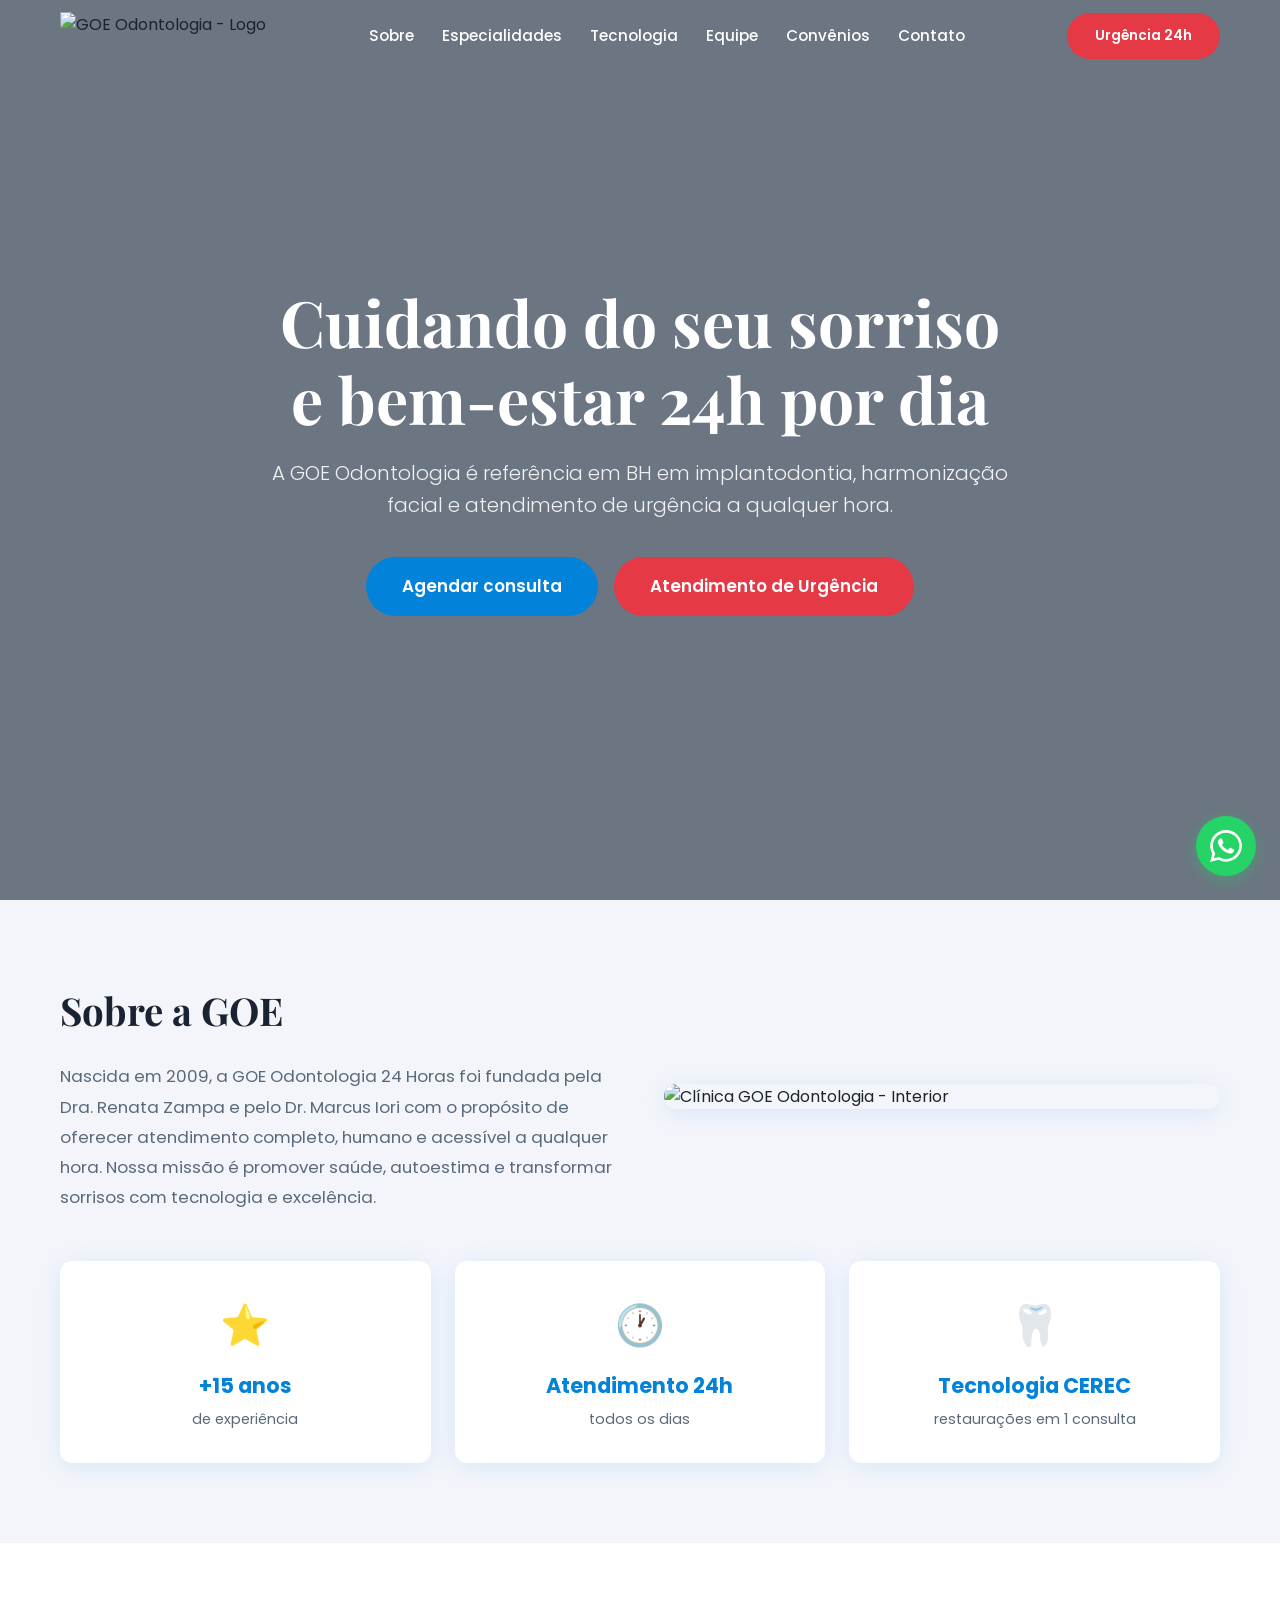
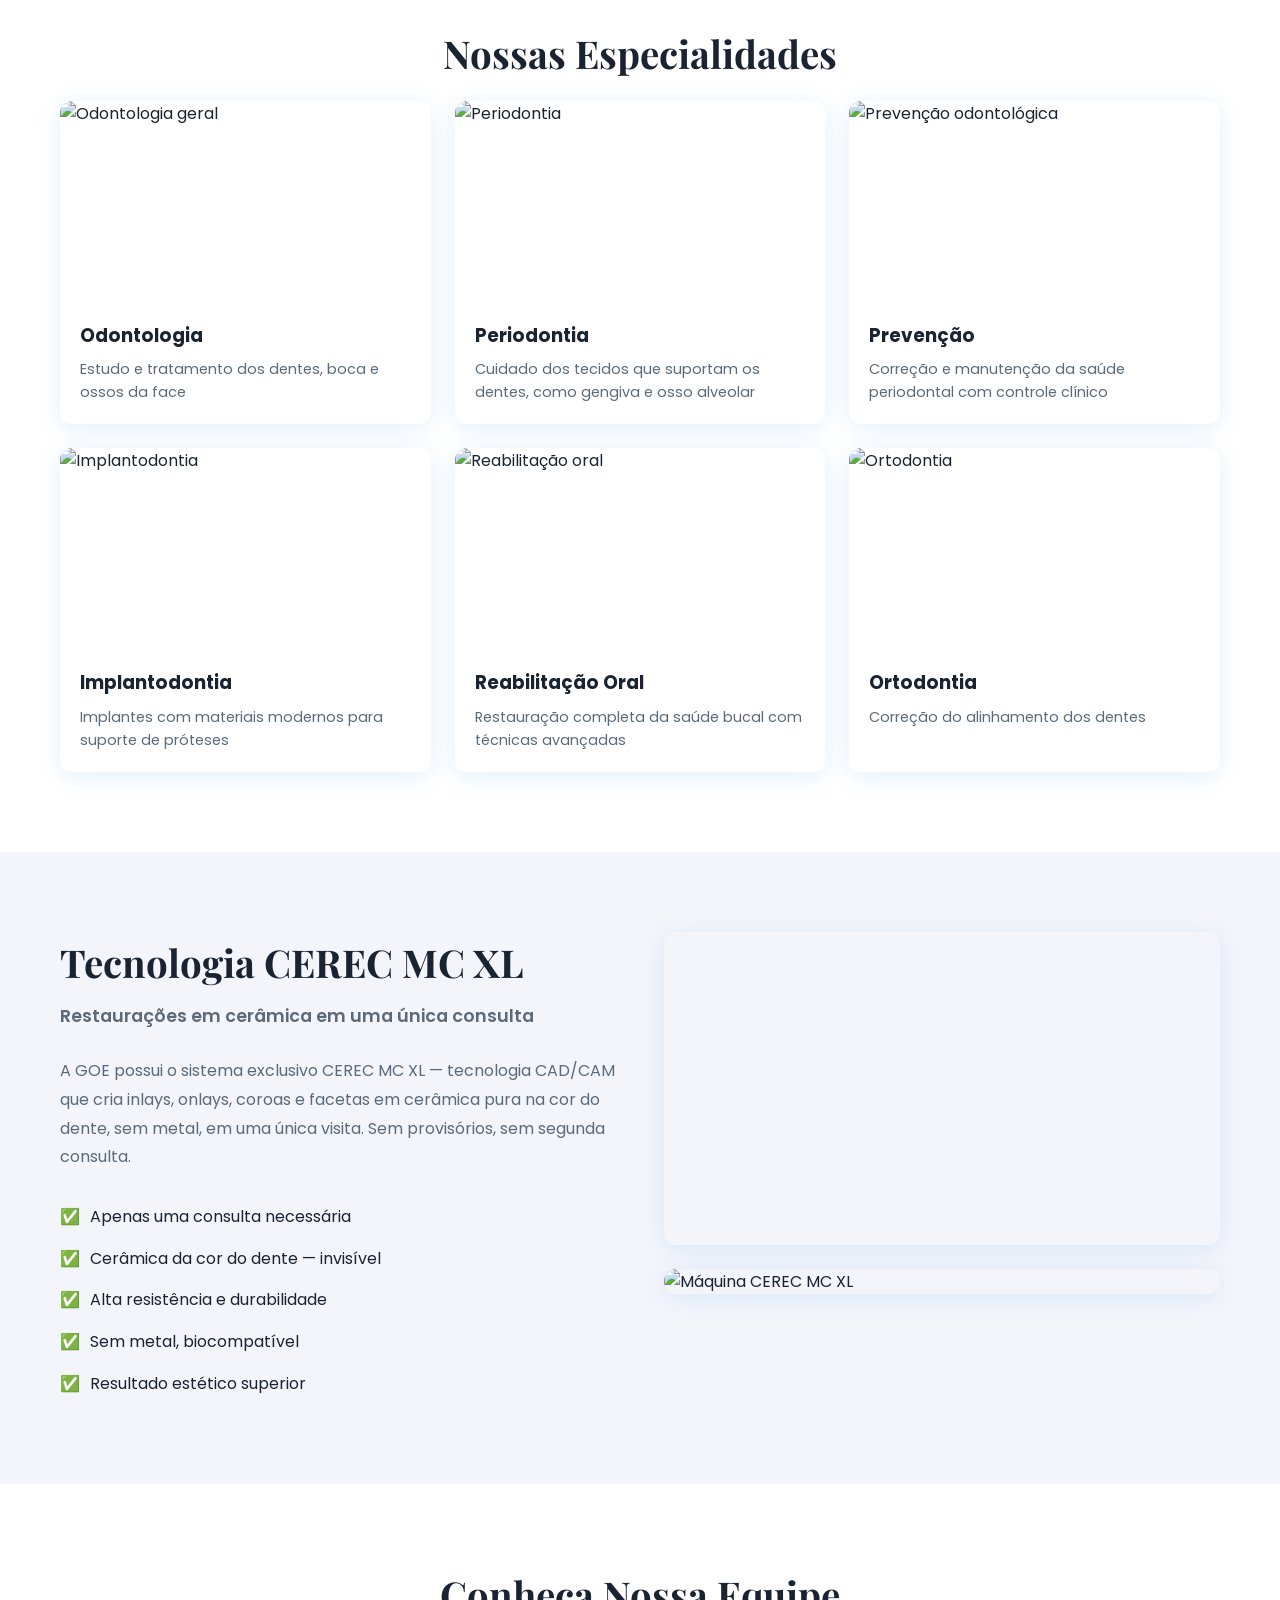
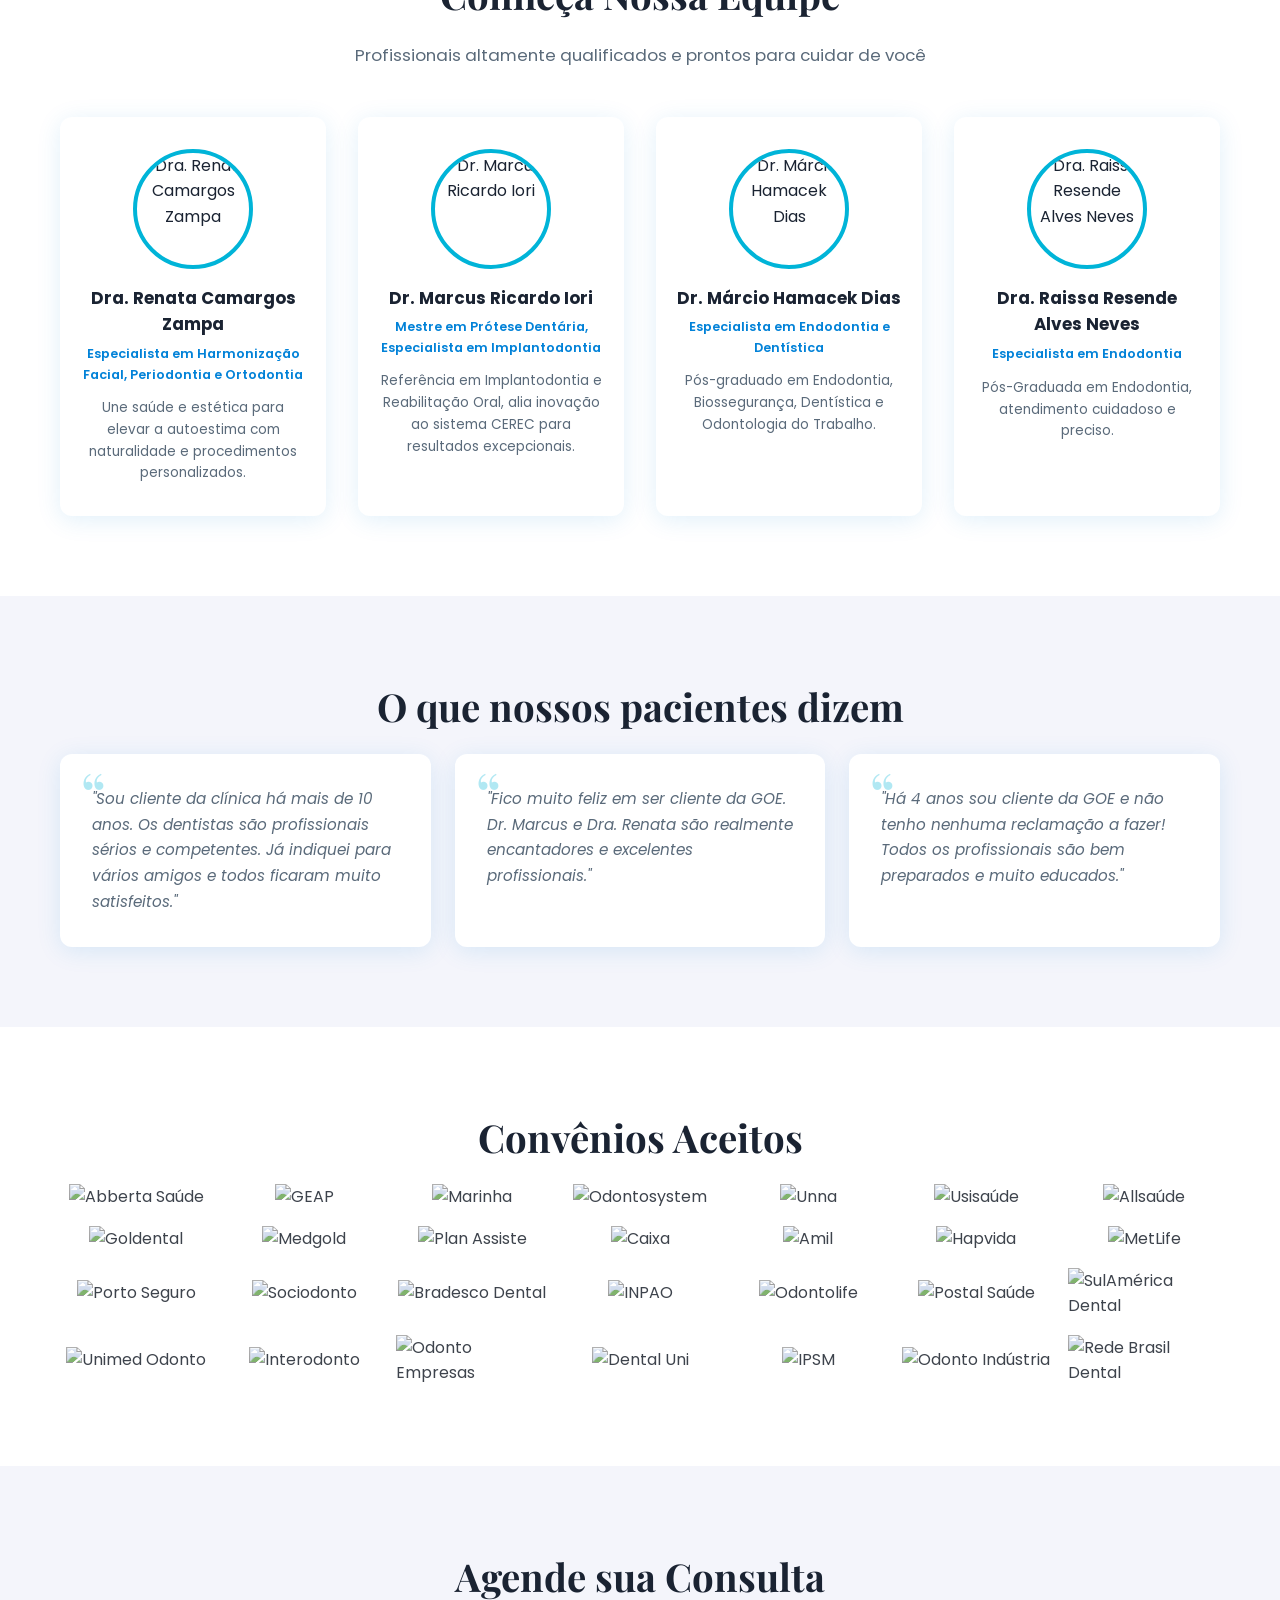
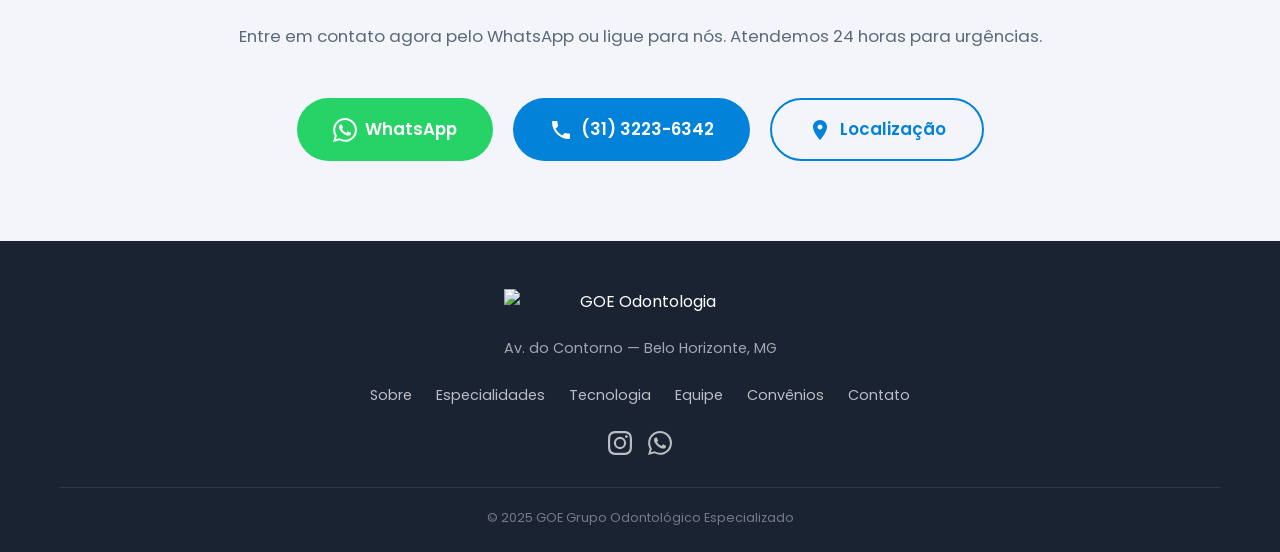
==== index.html @ b1021a41 "First commit" ====
<!DOCTYPE html>
<html lang="pt-BR">

<head>
  <meta charset="UTF-8">
  <meta name="viewport" content="width=device-width, initial-scale=1.0">
  <meta name="description"
    content="GOE Odontologia 24 Horas em Belo Horizonte. Especialistas em Implantodontia, Harmonização Facial, CEREC e urgências 24h. Agende sua consulta.">
  <meta property="og:title" content="GOE — Grupo Odontológico Especializado | Odontologia 24h BH">
  <meta property="og:description"
    content="Clínica odontológica 24 horas em BH. Implantodontia, CEREC, Harmonização Facial e atendimento de urgência.">
  <meta property="og:image"
    content="https://clinicagoe.com.br/wp-content/uploads/2021/08/goe-clinica-odontologia-24h-bh-2.png">
  <meta property="og:url" content="https://www.clinicagoe.com.br/">
  <link rel="canonical" href="https://www.clinicagoe.com.br/">
  <title>GOE — Grupo Odontológico Especializado | Odontologia 24h em BH</title>
  <link rel="preconnect" href="https://fonts.googleapis.com">
  <link rel="preconnect" href="https://fonts.gstatic.com" crossorigin>
  <link
    href="https://fonts.googleapis.com/css2?family=Poppins:wght@300;400;500;600;700&family=Playfair+Display:wght@400;700&display=swap"
    rel="stylesheet">
  <link rel="stylesheet" href="style.css">
</head>

<body>

  <!-- Navbar -->
  <nav class="navbar" id="navbar">
    <div class="container navbar__inner">
      <a href="#" class="navbar__logo">
        <img src="https://clinicagoe.com.br/wp-content/uploads/2021/08/goe-clinica-odontologia-24h-bh-2.png"
          alt="GOE Odontologia - Logo">
      </a>
      <button class="navbar__toggle" id="navToggle" aria-label="Abrir menu">
        <span></span>
        <span></span>
        <span></span>
      </button>
      <ul class="navbar__menu" id="navMenu">
        <li><a href="#sobre">Sobre</a></li>
        <li><a href="#especialidades">Especialidades</a></li>
        <li><a href="#tecnologia">Tecnologia</a></li>
        <li><a href="#equipe">Equipe</a></li>
        <li><a href="#convenios">Convênios</a></li>
        <li><a href="#contato">Contato</a></li>
      </ul>
      <a href="https://wa.me/553192920507?text=Olá, preciso de atendimento de urgência"
        class="btn btn--urgency navbar__cta">Urgência 24h</a>
    </div>
  </nav>

  <!-- Hero -->
  <section class="hero" id="hero">
    <div class="hero__overlay"></div>
    <div class="container hero__content">
      <h1>Cuidando do seu sorriso e bem-estar 24h por dia</h1>
      <p class="hero__subtitle">A GOE Odontologia é referência em BH em implantodontia, harmonização facial e
        atendimento de urgência a qualquer hora.</p>
      <div class="hero__buttons">
        <a href="https://wa.me/553192920507?text=Olá, gostaria de agendar uma consulta na GOE"
          class="btn btn--primary btn--lg">Agendar consulta</a>
        <a href="https://wa.me/553192920507?text=Olá, preciso de atendimento de urgência"
          class="btn btn--urgency btn--lg">Atendimento de Urgência</a>
      </div>
    </div>
  </section>

  <!-- Sobre -->
  <section class="section section--alt" id="sobre">
    <div class="container sobre">
      <div class="sobre__text animate-on-scroll">
        <h2>Sobre a GOE</h2>
        <p>Nascida em 2009, a GOE Odontologia 24 Horas foi fundada pela Dra. Renata Zampa e pelo Dr. Marcus Iori com o
          propósito de oferecer atendimento completo, humano e acessível a qualquer hora. Nossa missão é promover saúde,
          autoestima e transformar sorrisos com tecnologia e excelência.</p>
      </div>
      <div class="sobre__image animate-on-scroll">
        <img src="https://www.clinicagoe.com.br/wp-content/uploads/2018/01/isometric_dentista.png"
          alt="Clínica GOE Odontologia - Interior" loading="lazy">
      </div>
    </div>
    <div class="container sobre__cards">
      <div class="stat-card animate-on-scroll">
        <span class="stat-card__icon">&#11088;</span>
        <strong class="stat-card__number">+15 anos</strong>
        <span class="stat-card__desc">de experiência</span>
      </div>
      <div class="stat-card animate-on-scroll">
        <span class="stat-card__icon">&#128336;</span>
        <strong class="stat-card__number">Atendimento 24h</strong>
        <span class="stat-card__desc">todos os dias</span>
      </div>
      <div class="stat-card animate-on-scroll">
        <span class="stat-card__icon">&#129463;</span>
        <strong class="stat-card__number">Tecnologia CEREC</strong>
        <span class="stat-card__desc">restaurações em 1 consulta</span>
      </div>
    </div>
  </section>

  <!-- Especialidades -->
  <section class="section" id="especialidades">
    <div class="container">
      <h2 class="section__title animate-on-scroll">Nossas Especialidades</h2>
      <div class="especialidades-grid">
        <div class="especialidade-card animate-on-scroll">
          <img src="https://www.clinicagoe.com.br/wp-content/uploads/2018/01/odontologia.jpg" alt="Odontologia geral"
            loading="lazy">
          <div class="especialidade-card__body">
            <h3>Odontologia</h3>
            <p>Estudo e tratamento dos dentes, boca e ossos da face</p>
          </div>
        </div>
        <div class="especialidade-card animate-on-scroll">
          <img src="https://www.clinicagoe.com.br/wp-content/uploads/2018/01/periodontia.jpg" alt="Periodontia"
            loading="lazy">
          <div class="especialidade-card__body">
            <h3>Periodontia</h3>
            <p>Cuidado dos tecidos que suportam os dentes, como gengiva e osso alveolar</p>
          </div>
        </div>
        <div class="especialidade-card animate-on-scroll">
          <img src="https://www.clinicagoe.com.br/wp-content/uploads/2018/01/prevencao.jpg" alt="Prevenção odontológica"
            loading="lazy">
          <div class="especialidade-card__body">
            <h3>Prevenção</h3>
            <p>Correção e manutenção da saúde periodontal com controle clínico</p>
          </div>
        </div>
        <div class="especialidade-card animate-on-scroll">
          <img src="https://www.clinicagoe.com.br/wp-content/uploads/2018/01/implantodontia.jpg" alt="Implantodontia"
            loading="lazy">
          <div class="especialidade-card__body">
            <h3>Implantodontia</h3>
            <p>Implantes com materiais modernos para suporte de próteses</p>
          </div>
        </div>
        <div class="especialidade-card animate-on-scroll">
          <img src="https://www.clinicagoe.com.br/wp-content/uploads/2018/01/reabilitacao_oral.jpg"
            alt="Reabilitação oral" loading="lazy">
          <div class="especialidade-card__body">
            <h3>Reabilitação Oral</h3>
            <p>Restauração completa da saúde bucal com técnicas avançadas</p>
          </div>
        </div>
        <div class="especialidade-card animate-on-scroll">
          <img src="https://www.clinicagoe.com.br/wp-content/uploads/2018/01/Ortodontia.jpg" alt="Ortodontia"
            loading="lazy">
          <div class="especialidade-card__body">
            <h3>Ortodontia</h3>
            <p>Correção do alinhamento dos dentes</p>
          </div>
        </div>
      </div>
    </div>
  </section>

  <!-- Tecnologia CEREC -->
  <section class="section section--alt" id="tecnologia">
    <div class="container tecnologia">
      <div class="tecnologia__info animate-on-scroll">
        <h2>Tecnologia CEREC MC XL</h2>
        <p class="tecnologia__subtitle">Restaurações em cerâmica em uma única consulta</p>
        <p>A GOE possui o sistema exclusivo CEREC MC XL — tecnologia CAD/CAM que cria inlays, onlays, coroas e facetas
          em cerâmica pura na cor do dente, sem metal, em uma única visita. Sem provisórios, sem segunda consulta.</p>
        <ul class="tecnologia__benefits">
          <li>Apenas uma consulta necessária</li>
          <li>Cerâmica da cor do dente — invisível</li>
          <li>Alta resistência e durabilidade</li>
          <li>Sem metal, biocompatível</li>
          <li>Resultado estético superior</li>
        </ul>
      </div>
      <div class="tecnologia__media animate-on-scroll">
        <div class="video-wrapper">
          <iframe src="https://www.youtube.com/embed/F6kwMFZiTLk?feature=oembed" title="Demonstração CEREC MC XL"
            loading="lazy"
            allow="accelerometer; autoplay; clipboard-write; encrypted-media; gyroscope; picture-in-picture"
            allowfullscreen></iframe>
        </div>
        <img src="https://clinicagoe.com.br/wp-content/uploads/2018/03/cerecmx.jpg" alt="Máquina CEREC MC XL"
          loading="lazy" class="tecnologia__img">
      </div>
    </div>
  </section>

  <!-- Equipe -->
  <section class="section" id="equipe">
    <div class="container">
      <h2 class="section__title animate-on-scroll">Conheça Nossa Equipe</h2>
      <p class="section__subtitle animate-on-scroll">Profissionais altamente qualificados e prontos para cuidar de você
      </p>
      <div class="equipe-grid">
        <div class="equipe-card animate-on-scroll">
          <div class="equipe-card__photo">
            <img
              src="https://www.clinicagoe.com.br/wp-content/uploads/2016/01/WhatsApp-Image-2025-04-11-at-15.24.53.jpeg"
              alt="Dra. Renata Camargos Zampa" loading="lazy">
          </div>
          <h3>Dra. Renata Camargos Zampa</h3>
          <span class="equipe-card__title">Especialista em Harmonização Facial, Periodontia e Ortodontia</span>
          <p>Une saúde e estética para elevar a autoestima com naturalidade e procedimentos personalizados.</p>
        </div>
        <div class="equipe-card animate-on-scroll">
          <div class="equipe-card__photo">
            <img src="https://www.clinicagoe.com.br/wp-content/uploads/2016/03/marcus-quad-scaled.jpg"
              alt="Dr. Marcus Ricardo Iori" loading="lazy">
          </div>
          <h3>Dr. Marcus Ricardo Iori</h3>
          <span class="equipe-card__title">Mestre em Prótese Dentária, Especialista em Implantodontia</span>
          <p>Referência em Implantodontia e Reabilitação Oral, alia inovação ao sistema CEREC para resultados
            excepcionais.</p>
        </div>
        <div class="equipe-card animate-on-scroll">
          <div class="equipe-card__photo">
            <img src="https://www.clinicagoe.com.br/wp-content/uploads/2018/03/dr-marcio.png"
              alt="Dr. Márcio Hamacek Dias" loading="lazy">
          </div>
          <h3>Dr. Márcio Hamacek Dias</h3>
          <span class="equipe-card__title">Especialista em Endodontia e Dentística</span>
          <p>Pós-graduado em Endodontia, Biossegurança, Dentística e Odontologia do Trabalho.</p>
        </div>
        <div class="equipe-card animate-on-scroll">
          <div class="equipe-card__photo">
            <img src="https://www.clinicagoe.com.br/wp-content/uploads/2017/04/dra-rayssa.png"
              alt="Dra. Raissa Resende Alves Neves" loading="lazy">
          </div>
          <h3>Dra. Raissa Resende Alves Neves</h3>
          <span class="equipe-card__title">Especialista em Endodontia</span>
          <p>Pós-Graduada em Endodontia, atendimento cuidadoso e preciso.</p>
        </div>
      </div>
    </div>
  </section>

  <!-- Depoimentos -->
  <section class="section section--alt" id="depoimentos">
    <div class="container">
      <h2 class="section__title animate-on-scroll">O que nossos pacientes dizem</h2>
      <div class="depoimentos-grid">
        <div class="depoimento-card animate-on-scroll">
          <p>"Sou cliente da clínica há mais de 10 anos. Os dentistas são profissionais sérios e competentes. Já
            indiquei para vários amigos e todos ficaram muito satisfeitos."</p>
        </div>
        <div class="depoimento-card animate-on-scroll">
          <p>"Fico muito feliz em ser cliente da GOE. Dr. Marcus e Dra. Renata são realmente encantadores e excelentes
            profissionais."</p>
        </div>
        <div class="depoimento-card animate-on-scroll">
          <p>"Há 4 anos sou cliente da GOE e não tenho nenhuma reclamação a fazer! Todos os profissionais são bem
            preparados e muito educados."</p>
        </div>
      </div>
    </div>
  </section>

  <!-- Convênios -->
  <section class="section" id="convenios">
    <div class="container">
      <h2 class="section__title animate-on-scroll">Convênios Aceitos</h2>
      <div class="convenios-grid" id="conveniosGrid">
        <img src="https://www.clinicagoe.com.br/wp-content/uploads/2021/08/abberta-saude.jpg" alt="Abberta Saúde"
          loading="lazy">
        <img src="https://www.clinicagoe.com.br/wp-content/uploads/2018/01/geap.jpg" alt="GEAP" loading="lazy">
        <img src="https://www.clinicagoe.com.br/wp-content/uploads/2021/08/marinha.jpg" alt="Marinha" loading="lazy">
        <img src="https://www.clinicagoe.com.br/wp-content/uploads/2021/08/odontosystem.jpg" alt="Odontosystem"
          loading="lazy">
        <img src="https://www.clinicagoe.com.br/wp-content/uploads/2018/01/unna.jpg" alt="Unna" loading="lazy">
        <img src="https://www.clinicagoe.com.br/wp-content/uploads/2018/01/usisaude.jpg" alt="Usisaúde" loading="lazy">
        <img src="https://www.clinicagoe.com.br/wp-content/uploads/2021/08/allsaude.jpg" alt="Allsaúde" loading="lazy">
        <img src="https://www.clinicagoe.com.br/wp-content/uploads/2018/01/goldental.jpg" alt="Goldental"
          loading="lazy">
        <img src="https://www.clinicagoe.com.br/wp-content/uploads/2018/01/medgold.jpg" alt="Medgold" loading="lazy">
        <img src="https://www.clinicagoe.com.br/wp-content/uploads/2018/01/plan-assiste.jpg" alt="Plan Assiste"
          loading="lazy">
        <img src="https://www.clinicagoe.com.br/wp-content/uploads/2018/01/caixa.jpg" alt="Caixa" loading="lazy">
        <img src="https://www.clinicagoe.com.br/wp-content/uploads/2018/01/amil-medial.jpg" alt="Amil" loading="lazy">
        <img src="https://www.clinicagoe.com.br/wp-content/uploads/2021/08/hapvida.jpg" alt="Hapvida" loading="lazy">
        <img src="https://www.clinicagoe.com.br/wp-content/uploads/2018/01/metlife.jpg" alt="MetLife" loading="lazy">
        <img src="https://www.clinicagoe.com.br/wp-content/uploads/2018/01/porto-seguro.jpg" alt="Porto Seguro"
          loading="lazy">
        <img src="https://www.clinicagoe.com.br/wp-content/uploads/2021/08/sociodonto.jpg" alt="Sociodonto"
          loading="lazy">
        <img src="https://www.clinicagoe.com.br/wp-content/uploads/2018/01/bradesco-dental.jpg" alt="Bradesco Dental"
          loading="lazy">
        <img src="https://www.clinicagoe.com.br/wp-content/uploads/2018/01/inpao.jpg" alt="INPAO" loading="lazy">
        <img src="https://www.clinicagoe.com.br/wp-content/uploads/2021/08/odontolife.jpg" alt="Odontolife"
          loading="lazy">
        <img src="https://www.clinicagoe.com.br/wp-content/uploads/2018/01/postal-saude.jpg" alt="Postal Saúde"
          loading="lazy">
        <img src="https://www.clinicagoe.com.br/wp-content/uploads/2018/01/sul-america-dental.jpg"
          alt="SulAmérica Dental" loading="lazy">
        <img src="https://www.clinicagoe.com.br/wp-content/uploads/2018/01/unimed-odonto.jpg" alt="Unimed Odonto"
          loading="lazy">
        <img src="https://www.clinicagoe.com.br/wp-content/uploads/2018/01/interodonto.jpg" alt="Interodonto"
          loading="lazy">
        <img src="https://www.clinicagoe.com.br/wp-content/uploads/2018/01/odonto-empresas.jpg" alt="Odonto Empresas"
          loading="lazy">
        <img src="https://www.clinicagoe.com.br/wp-content/uploads/2021/08/dental-uni.jpg" alt="Dental Uni"
          loading="lazy">
        <img src="https://www.clinicagoe.com.br/wp-content/uploads/2021/08/ipsm.jpg" alt="IPSM" loading="lazy">
        <img src="https://www.clinicagoe.com.br/wp-content/uploads/2021/08/odonto-industria.jpg" alt="Odonto Indústria"
          loading="lazy">
        <img src="https://www.clinicagoe.com.br/wp-content/uploads/2021/08/rede-brasil-dental.jpg"
          alt="Rede Brasil Dental" loading="lazy">
      </div>
    </div>
  </section>

  <!-- Contato -->
  <section class="section section--alt" id="contato">
    <div class="container contato">
      <h2 class="section__title animate-on-scroll">Agende sua Consulta</h2>
      <p class="section__subtitle animate-on-scroll">Entre em contato agora pelo WhatsApp ou ligue para nós. Atendemos
        24 horas para urgências.</p>
      <div class="contato__buttons animate-on-scroll">
        <a href="https://wa.me/553192920507?text=Olá, gostaria de agendar uma consulta na GOE"
          class="btn btn--whatsapp btn--lg">
          <svg width="24" height="24" viewBox="0 0 24 24" fill="currentColor">
            <path
              d="M17.472 14.382c-.297-.149-1.758-.867-2.03-.967-.273-.099-.471-.148-.67.15-.197.297-.767.966-.94 1.164-.173.199-.347.223-.644.075-.297-.15-1.255-.463-2.39-1.475-.883-.788-1.48-1.761-1.653-2.059-.173-.297-.018-.458.13-.606.134-.133.298-.347.446-.52.149-.174.198-.298.298-.497.099-.198.05-.371-.025-.52-.075-.149-.669-1.612-.916-2.207-.242-.579-.487-.5-.669-.51-.173-.008-.371-.01-.57-.01-.198 0-.52.074-.792.372-.272.297-1.04 1.016-1.04 2.479 0 1.462 1.065 2.875 1.213 3.074.149.198 2.096 3.2 5.077 4.487.709.306 1.262.489 1.694.625.712.227 1.36.195 1.871.118.571-.085 1.758-.719 2.006-1.413.248-.694.248-1.289.173-1.413-.074-.124-.272-.198-.57-.347m-5.421 7.403h-.004a9.87 9.87 0 01-5.031-1.378l-.361-.214-3.741.982.998-3.648-.235-.374a9.86 9.86 0 01-1.51-5.26c.001-5.45 4.436-9.884 9.888-9.884 2.64 0 5.122 1.03 6.988 2.898a9.825 9.825 0 012.893 6.994c-.003 5.45-4.437 9.884-9.885 9.884m8.413-18.297A11.815 11.815 0 0012.05 0C5.495 0 .16 5.335.157 11.892c0 2.096.547 4.142 1.588 5.945L.057 24l6.305-1.654a11.882 11.882 0 005.683 1.448h.005c6.554 0 11.89-5.335 11.893-11.893a11.821 11.821 0 00-3.48-8.413z" />
          </svg>
          WhatsApp
        </a>
        <a href="tel:+553132236342" class="btn btn--primary btn--lg">
          <svg width="24" height="24" viewBox="0 0 24 24" fill="currentColor">
            <path
              d="M6.62 10.79c1.44 2.83 3.76 5.14 6.59 6.59l2.2-2.2c.27-.27.67-.36 1.02-.24 1.12.37 2.33.57 3.57.57.55 0 1 .45 1 1V20c0 .55-.45 1-1 1-9.39 0-17-7.61-17-17 0-.55.45-1 1-1h3.5c.55 0 1 .45 1 1 0 1.25.2 2.45.57 3.57.11.35.03.74-.25 1.02l-2.2 2.2z" />
          </svg>
          (31) 3223-6342
        </a>
        <a href="https://maps.google.com/?q=GOE+Odontologia+Av+do+Contorno+Belo+Horizonte" target="_blank"
          rel="noopener" class="btn btn--outline btn--lg">
          <svg width="24" height="24" viewBox="0 0 24 24" fill="currentColor">
            <path
              d="M12 2C8.13 2 5 5.13 5 9c0 5.25 7 13 7 13s7-7.75 7-13c0-3.87-3.13-7-7-7zm0 9.5c-1.38 0-2.5-1.12-2.5-2.5s1.12-2.5 2.5-2.5 2.5 1.12 2.5 2.5-1.12 2.5-2.5 2.5z" />
          </svg>
          Localização
        </a>
      </div>
    </div>
  </section>

  <!-- Footer -->
  <footer class="footer">
    <div class="container footer__inner">
      <div class="footer__brand">
        <img src="https://clinicagoe.com.br/wp-content/uploads/2021/08/goe-clinica-odontologia-24h-bh-2.png"
          alt="GOE Odontologia" class="footer__logo">
        <p>Av. do Contorno — Belo Horizonte, MG</p>
      </div>
      <nav class="footer__links">
        <a href="#sobre">Sobre</a>
        <a href="#especialidades">Especialidades</a>
        <a href="#tecnologia">Tecnologia</a>
        <a href="#equipe">Equipe</a>
        <a href="#convenios">Convênios</a>
        <a href="#contato">Contato</a>
      </nav>
      <div class="footer__social">
        <a href="https://www.instagram.com/goeodontologia/" target="_blank" rel="noopener"
          aria-label="Instagram da GOE">
          <svg width="24" height="24" viewBox="0 0 24 24" fill="currentColor">
            <path
              d="M12 2.163c3.204 0 3.584.012 4.85.07 3.252.148 4.771 1.691 4.919 4.919.058 1.265.069 1.645.069 4.849 0 3.205-.012 3.584-.069 4.849-.149 3.225-1.664 4.771-4.919 4.919-1.266.058-1.644.07-4.85.07-3.204 0-3.584-.012-4.849-.07-3.26-.149-4.771-1.699-4.919-4.92-.058-1.265-.07-1.644-.07-4.849 0-3.204.013-3.583.07-4.849.149-3.227 1.664-4.771 4.919-4.919 1.266-.057 1.645-.069 4.849-.069zM12 0C8.741 0 8.333.014 7.053.072 2.695.272.273 2.69.073 7.052.014 8.333 0 8.741 0 12c0 3.259.014 3.668.072 4.948.2 4.358 2.618 6.78 6.98 6.98C8.333 23.986 8.741 24 12 24c3.259 0 3.668-.014 4.948-.072 4.354-.2 6.782-2.618 6.979-6.98.059-1.28.073-1.689.073-4.948 0-3.259-.014-3.667-.072-4.947-.196-4.354-2.617-6.78-6.979-6.98C15.668.014 15.259 0 12 0zm0 5.838a6.162 6.162 0 100 12.324 6.162 6.162 0 000-12.324zM12 16a4 4 0 110-8 4 4 0 010 8zm6.406-11.845a1.44 1.44 0 100 2.881 1.44 1.44 0 000-2.881z" />
          </svg>
        </a>
        <a href="https://wa.me/553192920507" target="_blank" rel="noopener" aria-label="WhatsApp da GOE">
          <svg width="24" height="24" viewBox="0 0 24 24" fill="currentColor">
            <path
              d="M17.472 14.382c-.297-.149-1.758-.867-2.03-.967-.273-.099-.471-.148-.67.15-.197.297-.767.966-.94 1.164-.173.199-.347.223-.644.075-.297-.15-1.255-.463-2.39-1.475-.883-.788-1.48-1.761-1.653-2.059-.173-.297-.018-.458.13-.606.134-.133.298-.347.446-.52.149-.174.198-.298.298-.497.099-.198.05-.371-.025-.52-.075-.149-.669-1.612-.916-2.207-.242-.579-.487-.5-.669-.51-.173-.008-.371-.01-.57-.01-.198 0-.52.074-.792.372-.272.297-1.04 1.016-1.04 2.479 0 1.462 1.065 2.875 1.213 3.074.149.198 2.096 3.2 5.077 4.487.709.306 1.262.489 1.694.625.712.227 1.36.195 1.871.118.571-.085 1.758-.719 2.006-1.413.248-.694.248-1.289.173-1.413-.074-.124-.272-.198-.57-.347m-5.421 7.403h-.004a9.87 9.87 0 01-5.031-1.378l-.361-.214-3.741.982.998-3.648-.235-.374a9.86 9.86 0 01-1.51-5.26c.001-5.45 4.436-9.884 9.888-9.884 2.64 0 5.122 1.03 6.988 2.898a9.825 9.825 0 012.893 6.994c-.003 5.45-4.437 9.884-9.885 9.884m8.413-18.297A11.815 11.815 0 0012.05 0C5.495 0 .16 5.335.157 11.892c0 2.096.547 4.142 1.588 5.945L.057 24l6.305-1.654a11.882 11.882 0 005.683 1.448h.005c6.554 0 11.89-5.335 11.893-11.893a11.821 11.821 0 00-3.48-8.413z" />
          </svg>
        </a>
      </div>
      <p class="footer__copy">&copy; 2025 GOE Grupo Odontológico Especializado</p>
    </div>
  </footer>

  <!-- Botão flutuante WhatsApp -->
  <a href="https://wa.me/553192920507?text=Olá, gostaria de agendar uma consulta na GOE" class="whatsapp-float"
    target="_blank" rel="noopener" aria-label="Contato via WhatsApp">
    <svg width="32" height="32" viewBox="0 0 24 24" fill="#fff">
      <path
        d="M17.472 14.382c-.297-.149-1.758-.867-2.03-.967-.273-.099-.471-.148-.67.15-.197.297-.767.966-.94 1.164-.173.199-.347.223-.644.075-.297-.15-1.255-.463-2.39-1.475-.883-.788-1.48-1.761-1.653-2.059-.173-.297-.018-.458.13-.606.134-.133.298-.347.446-.52.149-.174.198-.298.298-.497.099-.198.05-.371-.025-.52-.075-.149-.669-1.612-.916-2.207-.242-.579-.487-.5-.669-.51-.173-.008-.371-.01-.57-.01-.198 0-.52.074-.792.372-.272.297-1.04 1.016-1.04 2.479 0 1.462 1.065 2.875 1.213 3.074.149.198 2.096 3.2 5.077 4.487.709.306 1.262.489 1.694.625.712.227 1.36.195 1.871.118.571-.085 1.758-.719 2.006-1.413.248-.694.248-1.289.173-1.413-.074-.124-.272-.198-.57-.347m-5.421 7.403h-.004a9.87 9.87 0 01-5.031-1.378l-.361-.214-3.741.982.998-3.648-.235-.374a9.86 9.86 0 01-1.51-5.26c.001-5.45 4.436-9.884 9.888-9.884 2.64 0 5.122 1.03 6.988 2.898a9.825 9.825 0 012.893 6.994c-.003 5.45-4.437 9.884-9.885 9.884m8.413-18.297A11.815 11.815 0 0012.05 0C5.495 0 .16 5.335.157 11.892c0 2.096.547 4.142 1.588 5.945L.057 24l6.305-1.654a11.882 11.882 0 005.683 1.448h.005c6.554 0 11.89-5.335 11.893-11.893a11.821 11.821 0 00-3.48-8.413z" />
    </svg>
  </a>

  <script src="script.js"></script>
</body>

</html>
---- style.css ----
/* ===== Variables ===== */
:root {
  --color-primary: #0282d8;
  --color-primary-dark: #006bb5;
  --color-accent: #00b4d8;
  --color-white: #ffffff;
  --color-off-white: #f4f5fb;
  --color-light-gray: #eeeeee;
  --color-dark: #1a2332;
  --color-text-muted: #5a6a7a;
  --color-cta-primary: #0282d8;
  --color-cta-whatsapp: #25D366;
  --color-cta-urgency: #e63946;
  --font-heading: 'Playfair Display', Georgia, serif;
  --font-body: 'Poppins', sans-serif;
  --radius-card: 12px;
  --radius-btn: 50px;
  --shadow: 0 4px 24px rgba(2, 130, 216, 0.12);
}

/* ===== Reset ===== */
*, *::before, *::after {
  margin: 0;
  padding: 0;
  box-sizing: border-box;
}

html {
  scroll-behavior: smooth;
}

body {
  font-family: var(--font-body);
  color: var(--color-dark);
  line-height: 1.6;
  overflow-x: hidden;
}

img {
  max-width: 100%;
  height: auto;
  display: block;
}

a {
  text-decoration: none;
  color: inherit;
}

ul {
  list-style: none;
}

.container {
  width: 100%;
  max-width: 1200px;
  margin: 0 auto;
  padding: 0 20px;
}

/* ===== Animations ===== */
.animate-on-scroll {
  opacity: 0;
  transform: translateY(30px);
  transition: opacity 0.6s ease, transform 0.6s ease;
}

.animate-on-scroll.visible {
  opacity: 1;
  transform: translateY(0);
}

/* ===== Navbar ===== */
.navbar {
  position: fixed;
  top: 0;
  left: 0;
  width: 100%;
  z-index: 1000;
  background: transparent;
  transition: background 0.3s, box-shadow 0.3s;
}

.navbar.scrolled {
  background: var(--color-white);
  box-shadow: var(--shadow);
}

.navbar__inner {
  display: flex;
  align-items: center;
  justify-content: space-between;
  height: 72px;
}

.navbar__logo img {
  height: 48px;
  width: auto;
}

.navbar__menu {
  display: flex;
  gap: 28px;
}

.navbar__menu a {
  font-size: 0.95rem;
  font-weight: 500;
  color: var(--color-white);
  transition: color 0.3s;
  position: relative;
}

.navbar__menu a::after {
  content: '';
  position: absolute;
  bottom: -4px;
  left: 0;
  width: 0;
  height: 2px;
  background: var(--color-accent);
  transition: width 0.3s;
}

.navbar__menu a:hover::after {
  width: 100%;
}

.navbar.scrolled .navbar__menu a {
  color: var(--color-dark);
}

.navbar__cta {
  font-size: 0.85rem;
  padding: 8px 20px;
}

.navbar__toggle {
  display: none;
  flex-direction: column;
  gap: 5px;
  background: none;
  border: none;
  cursor: pointer;
  padding: 4px;
}

.navbar__toggle span {
  display: block;
  width: 26px;
  height: 3px;
  background: var(--color-white);
  border-radius: 2px;
  transition: transform 0.3s, opacity 0.3s;
}

.navbar.scrolled .navbar__toggle span {
  background: var(--color-dark);
}

.navbar__toggle.active span:nth-child(1) {
  transform: rotate(45deg) translate(5px, 6px);
}

.navbar__toggle.active span:nth-child(2) {
  opacity: 0;
}

.navbar__toggle.active span:nth-child(3) {
  transform: rotate(-45deg) translate(5px, -6px);
}

/* ===== Buttons ===== */
.btn {
  display: inline-flex;
  align-items: center;
  gap: 8px;
  font-family: var(--font-body);
  font-weight: 600;
  border-radius: var(--radius-btn);
  border: none;
  cursor: pointer;
  transition: transform 0.2s, box-shadow 0.2s, background 0.3s;
  text-align: center;
  justify-content: center;
}

.btn:hover {
  transform: translateY(-2px);
  box-shadow: 0 6px 20px rgba(0,0,0,0.15);
}

.btn--primary {
  background: var(--color-cta-primary);
  color: var(--color-white);
  padding: 12px 28px;
}

.btn--primary:hover {
  background: var(--color-primary-dark);
}

.btn--urgency {
  background: var(--color-cta-urgency);
  color: var(--color-white);
  padding: 12px 28px;
}

.btn--urgency:hover {
  background: #c5303c;
}

.btn--whatsapp {
  background: var(--color-cta-whatsapp);
  color: var(--color-white);
  padding: 12px 28px;
}

.btn--whatsapp:hover {
  background: #1ebe57;
}

.btn--outline {
  background: transparent;
  color: var(--color-primary);
  padding: 12px 28px;
  border: 2px solid var(--color-primary);
}

.btn--outline:hover {
  background: var(--color-primary);
  color: var(--color-white);
}

.btn--lg {
  padding: 16px 36px;
  font-size: 1.05rem;
}

/* ===== Hero ===== */
.hero {
  position: relative;
  min-height: 100vh;
  display: flex;
  align-items: center;
  justify-content: center;
  background: url('https://www.clinicagoe.com.br/wp-content/uploads/2018/01/background_slide-3.jpg') center/cover no-repeat;
  color: var(--color-white);
}

.hero__overlay {
  position: absolute;
  inset: 0;
  background: rgba(10, 25, 47, 0.6);
}

.hero__content {
  position: relative;
  text-align: center;
  max-width: 800px;
}

.hero__content h1 {
  font-family: var(--font-heading);
  font-size: clamp(2.5rem, 5vw, 4rem);
  font-weight: 700;
  margin-bottom: 20px;
  line-height: 1.2;
}

.hero__subtitle {
  font-size: clamp(1rem, 2vw, 1.25rem);
  font-weight: 300;
  margin-bottom: 36px;
  opacity: 0.9;
}

.hero__buttons {
  display: flex;
  gap: 16px;
  justify-content: center;
  flex-wrap: wrap;
}

/* ===== Sections ===== */
.section {
  padding: 80px 0;
}

.section--alt {
  background: var(--color-off-white);
}

.section__title {
  font-family: var(--font-heading);
  font-size: clamp(1.8rem, 3vw, 2.5rem);
  text-align: center;
  margin-bottom: 16px;
  color: var(--color-dark);
}

.section__subtitle {
  text-align: center;
  color: var(--color-text-muted);
  margin-bottom: 48px;
  font-size: 1.05rem;
}

/* ===== Sobre ===== */
.sobre {
  display: grid;
  grid-template-columns: 1fr 1fr;
  gap: 48px;
  align-items: center;
  margin-bottom: 48px;
}

.sobre__text h2 {
  font-family: var(--font-heading);
  font-size: clamp(1.8rem, 3vw, 2.5rem);
  margin-bottom: 20px;
}

.sobre__text p {
  color: var(--color-text-muted);
  font-size: 1.05rem;
  line-height: 1.8;
}

.sobre__image img {
  border-radius: var(--radius-card);
  box-shadow: var(--shadow);
}

.sobre__cards {
  display: grid;
  grid-template-columns: repeat(3, 1fr);
  gap: 24px;
}

.stat-card {
  background: var(--color-white);
  border-radius: var(--radius-card);
  padding: 32px 24px;
  text-align: center;
  box-shadow: var(--shadow);
  transition: transform 0.3s;
}

.stat-card:hover {
  transform: translateY(-4px);
}

.stat-card__icon {
  font-size: 2.5rem;
  display: block;
  margin-bottom: 12px;
}

.stat-card__number {
  display: block;
  font-size: 1.3rem;
  color: var(--color-primary);
  margin-bottom: 4px;
}

.stat-card__desc {
  color: var(--color-text-muted);
  font-size: 0.9rem;
}

/* ===== Especialidades ===== */
.especialidades-grid {
  display: grid;
  grid-template-columns: repeat(3, 1fr);
  gap: 24px;
}

.especialidade-card {
  background: var(--color-white);
  border-radius: var(--radius-card);
  overflow: hidden;
  box-shadow: var(--shadow);
  transition: transform 0.3s, box-shadow 0.3s;
}

.especialidade-card:hover {
  transform: translateY(-6px);
  box-shadow: 0 8px 32px rgba(2, 130, 216, 0.2);
}

.especialidade-card img {
  width: 100%;
  height: 200px;
  object-fit: cover;
}

.especialidade-card__body {
  padding: 20px;
}

.especialidade-card__body h3 {
  font-size: 1.15rem;
  margin-bottom: 8px;
  color: var(--color-dark);
}

.especialidade-card__body p {
  color: var(--color-text-muted);
  font-size: 0.9rem;
}

/* ===== Tecnologia ===== */
.tecnologia {
  display: grid;
  grid-template-columns: 1fr 1fr;
  gap: 48px;
  align-items: start;
}

.tecnologia__info h2 {
  font-family: var(--font-heading);
  font-size: clamp(1.8rem, 3vw, 2.5rem);
  margin-bottom: 8px;
}

.tecnologia__subtitle {
  color: var(--color-accent);
  font-weight: 600;
  font-size: 1.1rem;
  margin-bottom: 16px;
}

.tecnologia__info > p {
  color: var(--color-text-muted);
  margin-bottom: 24px;
  line-height: 1.8;
}

.tecnologia__benefits {
  list-style: none;
}

.tecnologia__benefits li {
  padding: 8px 0;
  font-size: 1rem;
  color: var(--color-dark);
}

.tecnologia__benefits li::before {
  content: '\2705';
  margin-right: 10px;
}

.video-wrapper {
  position: relative;
  width: 100%;
  aspect-ratio: 16 / 9;
  border-radius: var(--radius-card);
  overflow: hidden;
  box-shadow: var(--shadow);
  margin-bottom: 24px;
}

.video-wrapper iframe {
  position: absolute;
  top: 0;
  left: 0;
  width: 100%;
  height: 100%;
  border: none;
}

.tecnologia__img {
  border-radius: var(--radius-card);
  box-shadow: var(--shadow);
}

/* ===== Equipe ===== */
.equipe-grid {
  display: grid;
  grid-template-columns: repeat(4, 1fr);
  gap: 32px;
}

.equipe-card {
  text-align: center;
  background: var(--color-white);
  border-radius: var(--radius-card);
  padding: 32px 20px;
  box-shadow: var(--shadow);
  transition: transform 0.3s;
}

.equipe-card:hover {
  transform: translateY(-4px);
}

.equipe-card__photo {
  width: 120px;
  height: 120px;
  border-radius: 50%;
  overflow: hidden;
  margin: 0 auto 16px;
  border: 4px solid var(--color-accent);
}

.equipe-card__photo img {
  width: 100%;
  height: 100%;
  object-fit: cover;
}

.equipe-card h3 {
  font-size: 1.05rem;
  margin-bottom: 6px;
}

.equipe-card__title {
  display: block;
  color: var(--color-primary);
  font-size: 0.8rem;
  font-weight: 600;
  margin-bottom: 12px;
}

.equipe-card p {
  color: var(--color-text-muted);
  font-size: 0.85rem;
}

/* ===== Depoimentos ===== */
.depoimentos-grid {
  display: grid;
  grid-template-columns: repeat(3, 1fr);
  gap: 24px;
}

.depoimento-card {
  background: var(--color-white);
  border-radius: var(--radius-card);
  padding: 32px;
  box-shadow: var(--shadow);
  position: relative;
}

.depoimento-card::before {
  content: '\201C';
  font-family: var(--font-heading);
  font-size: 4rem;
  color: var(--color-accent);
  opacity: 0.3;
  position: absolute;
  top: 8px;
  left: 20px;
  line-height: 1;
}

.depoimento-card p {
  color: var(--color-text-muted);
  font-style: italic;
  font-size: 0.95rem;
  line-height: 1.7;
  position: relative;
}

/* ===== Convênios ===== */
.convenios-grid {
  display: grid;
  grid-template-columns: repeat(7, 1fr);
  gap: 16px;
  align-items: center;
  justify-items: center;
}

.convenios-grid img {
  max-height: 60px;
  width: auto;
  object-fit: contain;
  filter: grayscale(30%);
  opacity: 0.85;
  transition: filter 0.3s, opacity 0.3s;
}

.convenios-grid img:hover {
  filter: grayscale(0%);
  opacity: 1;
}

/* ===== Contato ===== */
.contato {
  text-align: center;
}

.contato__buttons {
  display: flex;
  gap: 20px;
  justify-content: center;
  flex-wrap: wrap;
}

/* ===== Footer ===== */
.footer {
  background: var(--color-dark);
  color: var(--color-white);
  padding: 48px 0 24px;
}

.footer__inner {
  display: flex;
  flex-direction: column;
  align-items: center;
  gap: 24px;
}

.footer__logo {
  height: 40px;
  width: auto;
  margin-bottom: 8px;
}

.footer__brand {
  text-align: center;
}

.footer__brand p {
  color: rgba(255,255,255,0.6);
  font-size: 0.9rem;
}

.footer__links {
  display: flex;
  gap: 24px;
  flex-wrap: wrap;
  justify-content: center;
}

.footer__links a {
  color: rgba(255,255,255,0.7);
  font-size: 0.9rem;
  transition: color 0.3s;
}

.footer__links a:hover {
  color: var(--color-accent);
}

.footer__social {
  display: flex;
  gap: 16px;
}

.footer__social a {
  color: rgba(255,255,255,0.7);
  transition: color 0.3s;
}

.footer__social a:hover {
  color: var(--color-accent);
}

.footer__copy {
  color: rgba(255,255,255,0.4);
  font-size: 0.8rem;
  border-top: 1px solid rgba(255,255,255,0.1);
  padding-top: 20px;
  width: 100%;
  text-align: center;
}

/* ===== WhatsApp Float ===== */
.whatsapp-float {
  position: fixed;
  bottom: 24px;
  right: 24px;
  width: 60px;
  height: 60px;
  background: var(--color-cta-whatsapp);
  border-radius: 50%;
  display: flex;
  align-items: center;
  justify-content: center;
  box-shadow: 0 4px 16px rgba(37, 211, 102, 0.4);
  z-index: 999;
  transition: transform 0.3s, box-shadow 0.3s;
}

.whatsapp-float:hover {
  transform: scale(1.1);
  box-shadow: 0 6px 24px rgba(37, 211, 102, 0.5);
}

/* ===== Responsive ===== */
@media (max-width: 1024px) {
  .equipe-grid {
    grid-template-columns: repeat(2, 1fr);
  }

  .convenios-grid {
    grid-template-columns: repeat(5, 1fr);
  }
}

@media (max-width: 768px) {
  .navbar__menu {
    display: none;
    position: absolute;
    top: 72px;
    left: 0;
    width: 100%;
    background: var(--color-white);
    flex-direction: column;
    padding: 20px;
    gap: 16px;
    box-shadow: var(--shadow);
  }

  .navbar__menu.active {
    display: flex;
  }

  .navbar__menu a {
    color: var(--color-dark) !important;
    font-size: 1.05rem;
  }

  .navbar__toggle {
    display: flex;
  }

  .navbar__cta {
    display: none;
  }

  .sobre {
    grid-template-columns: 1fr;
    gap: 32px;
  }

  .sobre__cards {
    grid-template-columns: 1fr;
  }

  .especialidades-grid {
    grid-template-columns: 1fr;
  }

  .tecnologia {
    grid-template-columns: 1fr;
  }

  .equipe-grid {
    grid-template-columns: 1fr;
  }

  .depoimentos-grid {
    grid-template-columns: 1fr;
  }

  .convenios-grid {
    grid-template-columns: repeat(3, 1fr);
    gap: 12px;
    overflow-x: auto;
  }

  .contato__buttons {
    flex-direction: column;
    align-items: center;
  }

  .hero__content h1 {
    font-size: clamp(2rem, 6vw, 3rem);
  }

  .section {
    padding: 56px 0;
  }
}

@media (max-width: 480px) {
  .convenios-grid {
    grid-template-columns: repeat(2, 1fr);
  }

  .footer__links {
    flex-direction: column;
    align-items: center;
    gap: 12px;
  }
}
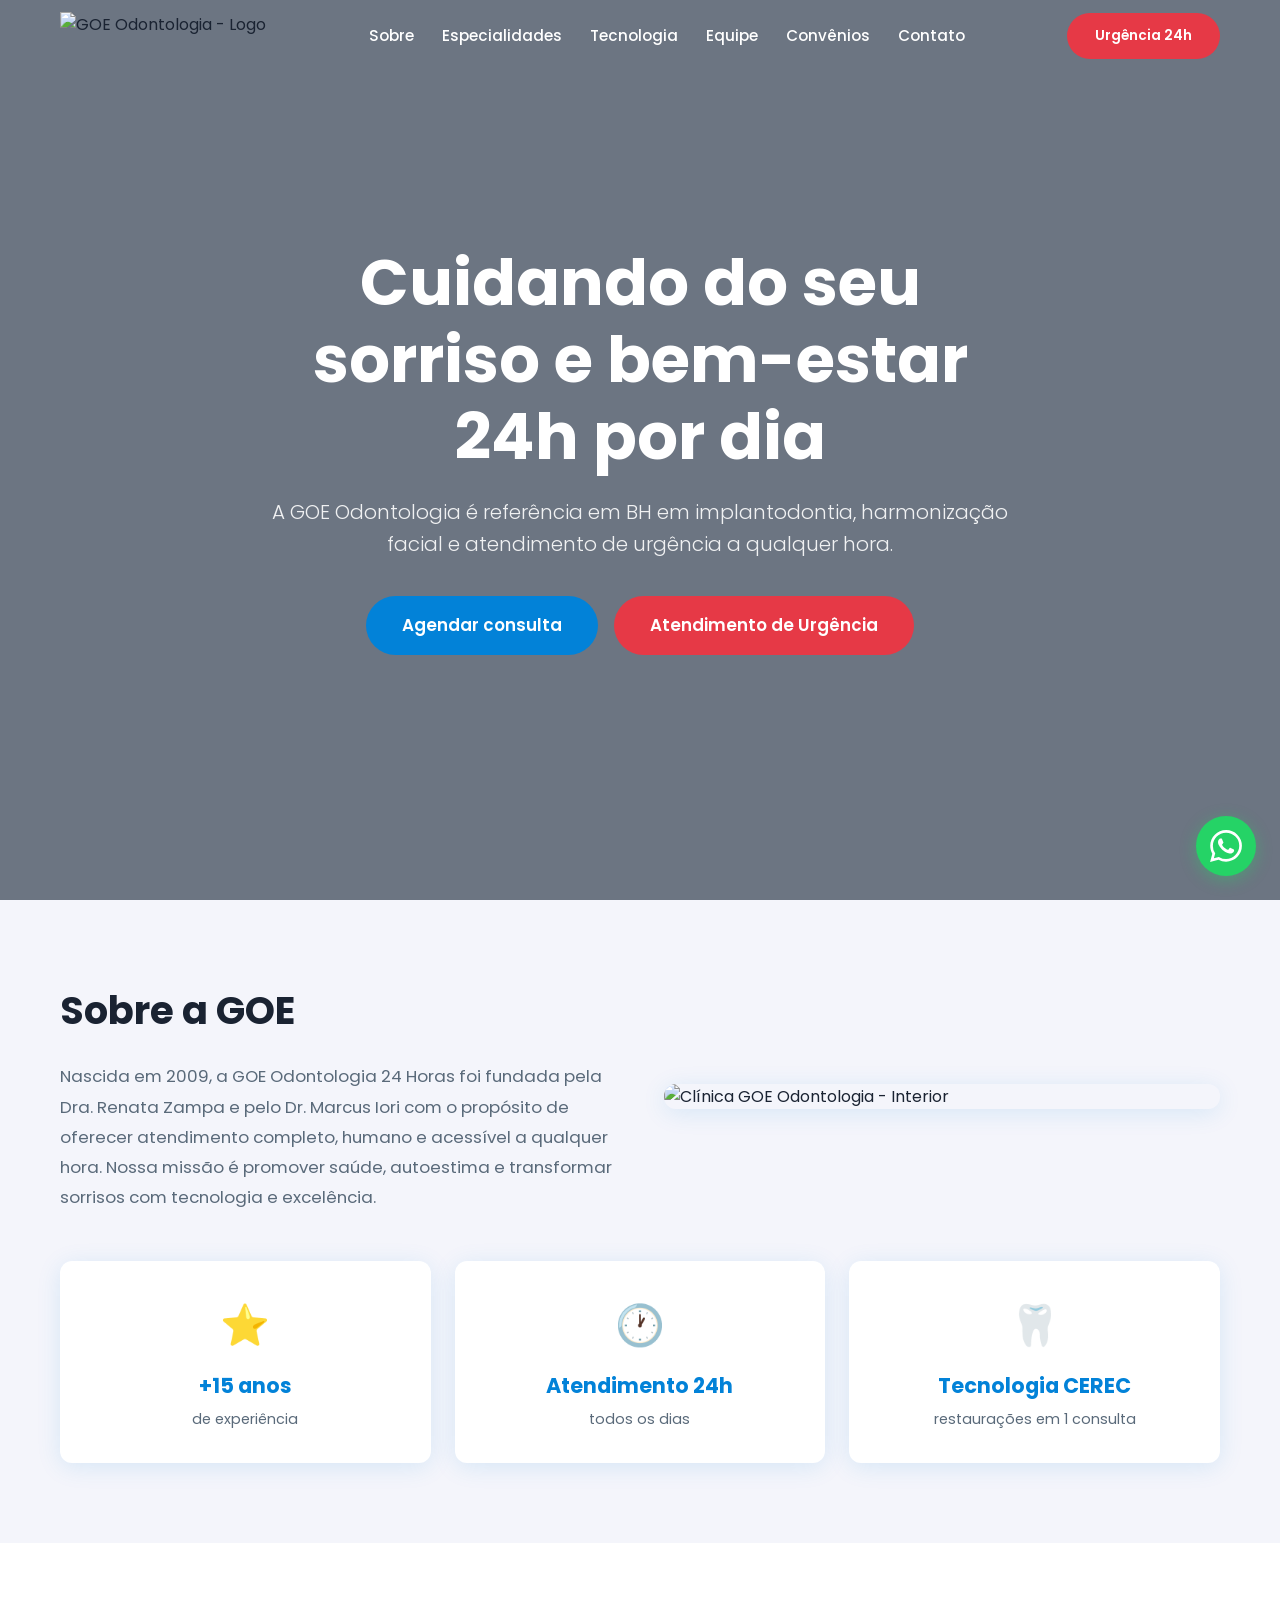
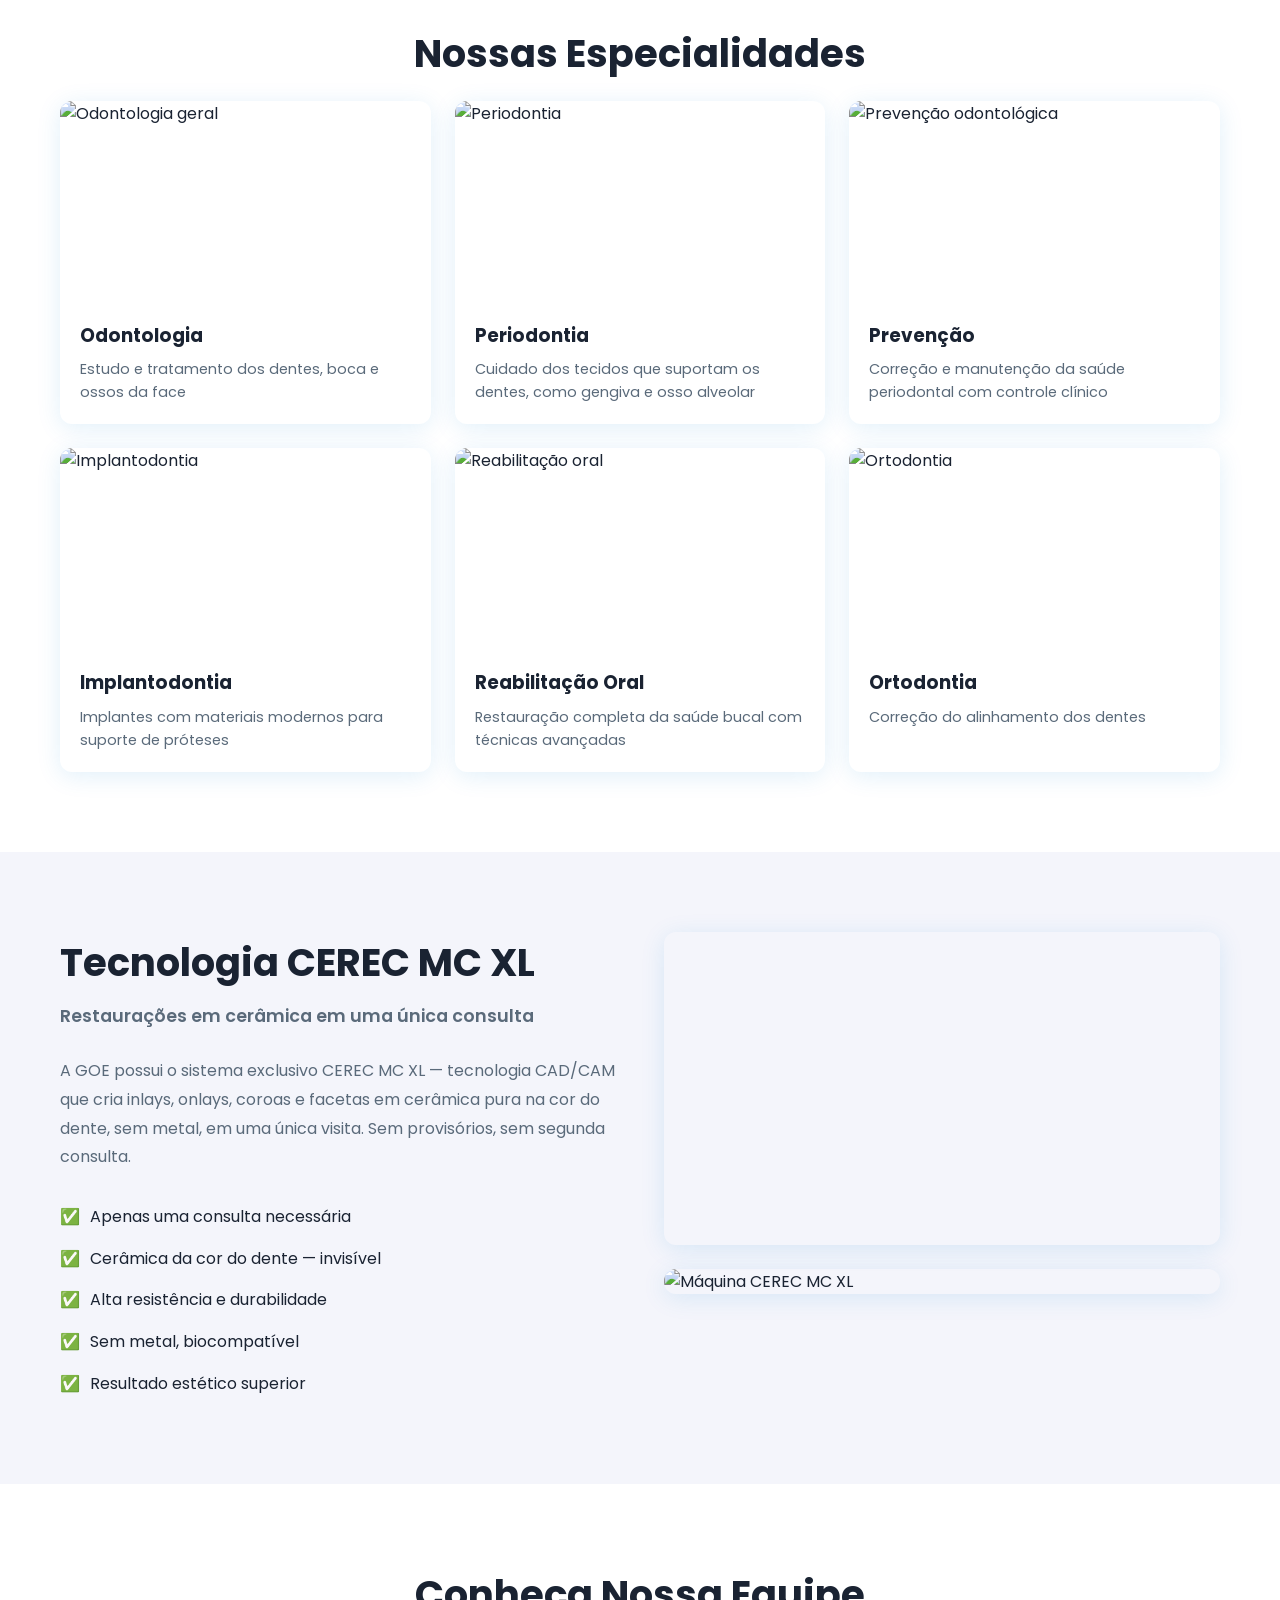
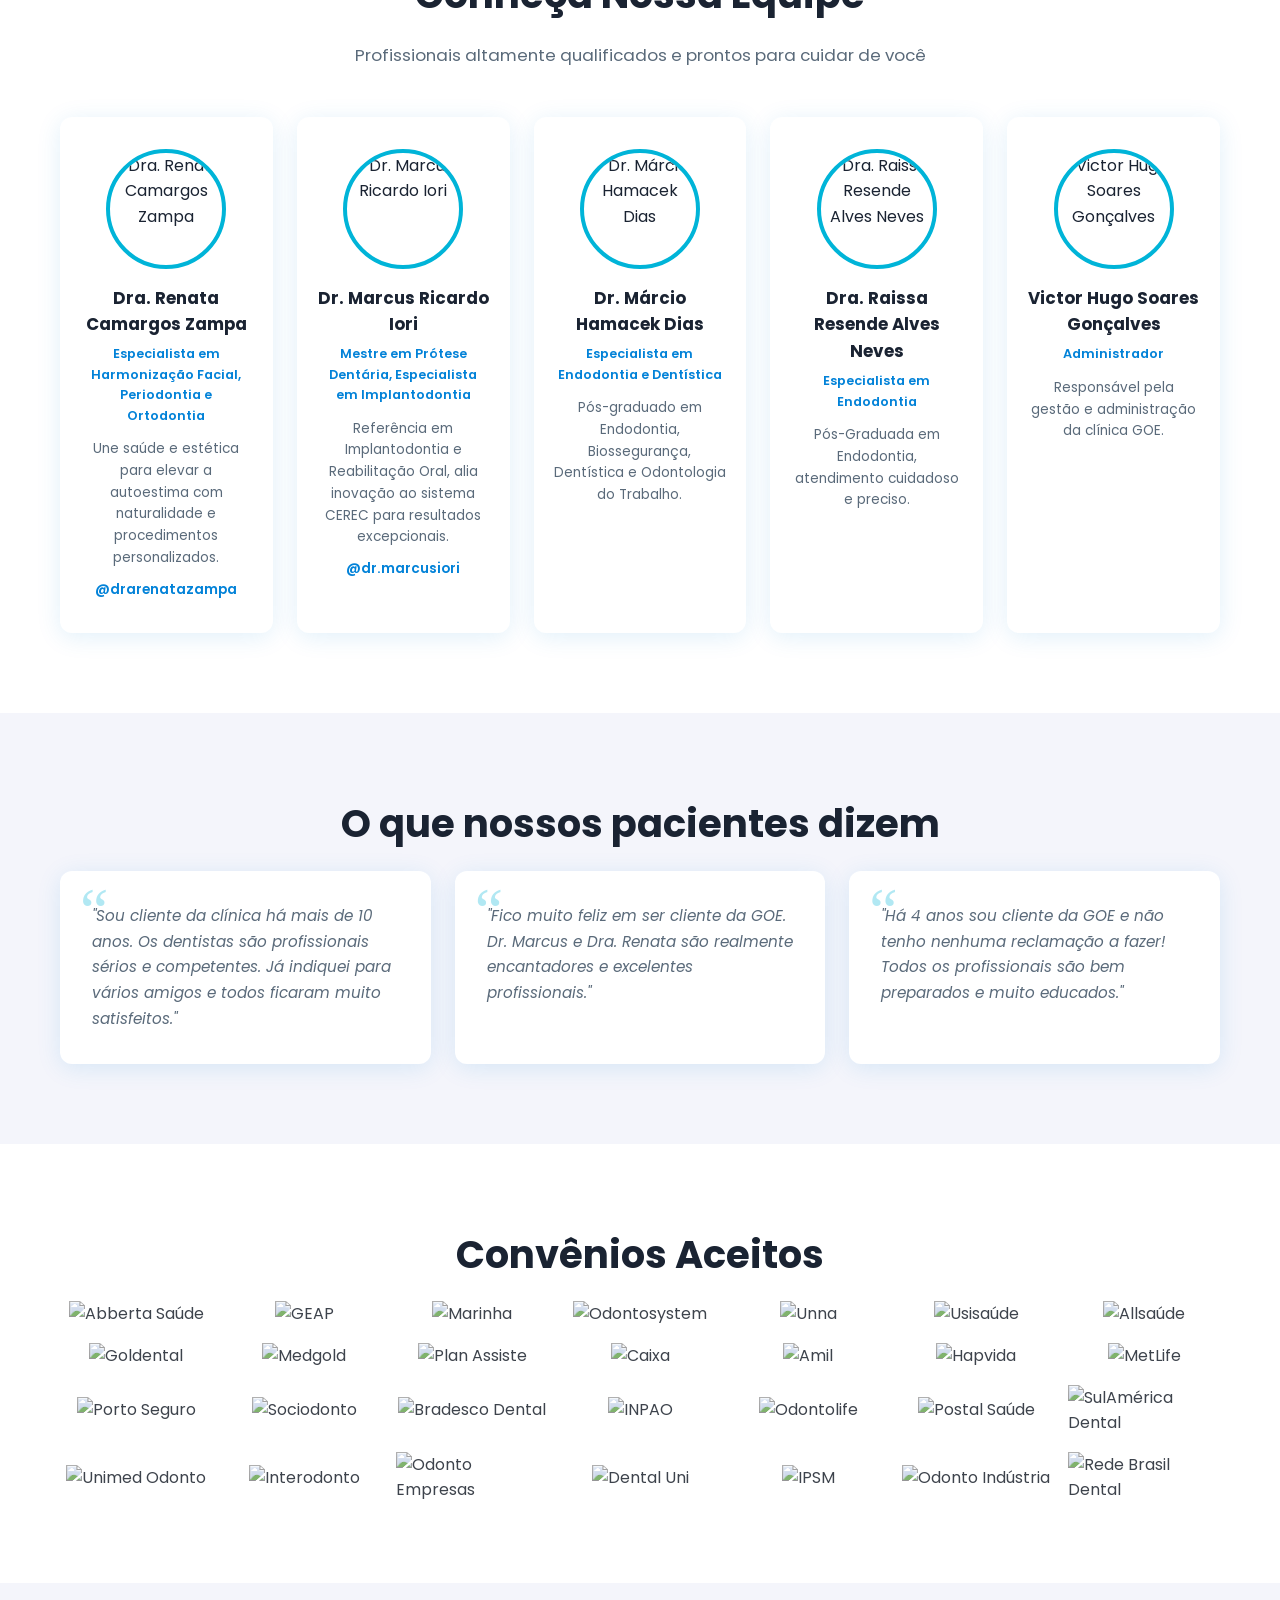
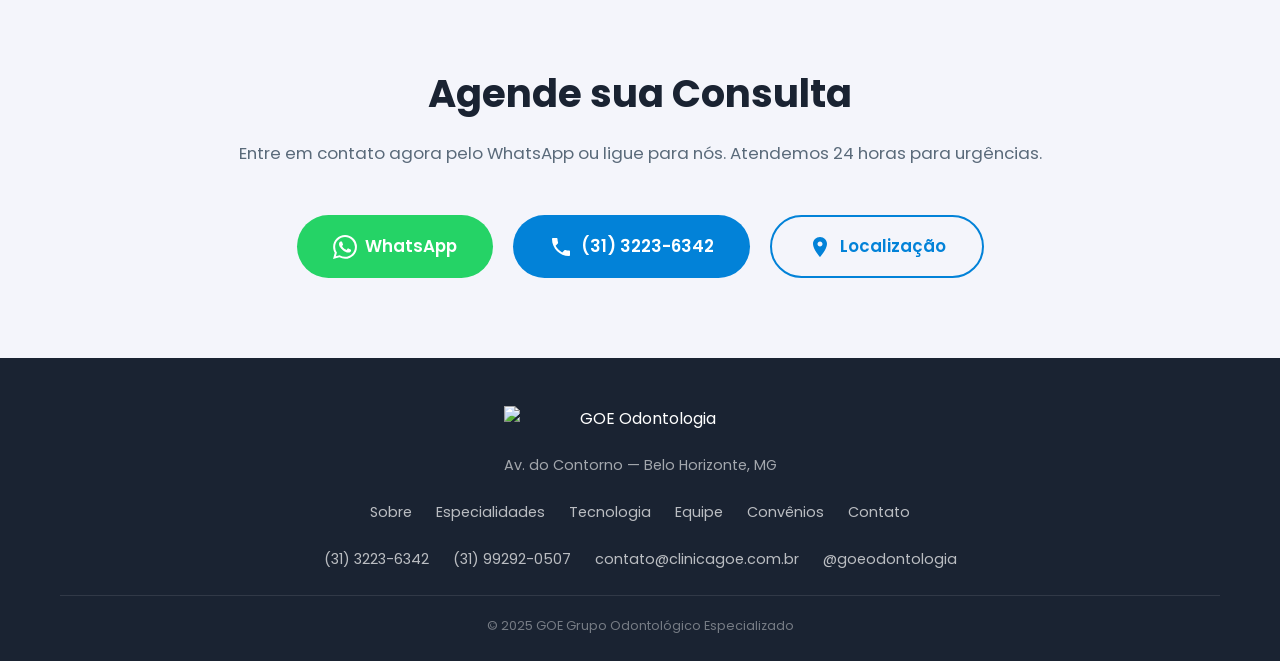
==== commit 6b40e0fe: "Update team section and footer contacts; change font settings in CSS" ====
--- a/index.html
+++ b/index.html
@@ -17,7 +17,7 @@
   <link rel="preconnect" href="https://fonts.googleapis.com">
   <link rel="preconnect" href="https://fonts.gstatic.com" crossorigin>
   <link
-    href="https://fonts.googleapis.com/css2?family=Poppins:wght@300;400;500;600;700&family=Playfair+Display:wght@400;700&display=swap"
+    href="https://fonts.googleapis.com/css2?family=Poppins:wght@300;400;500;600;700&display=swap"
     rel="stylesheet">
   <link rel="stylesheet" href="style.css">
 </head>
@@ -200,6 +200,7 @@
           <h3>Dra. Renata Camargos Zampa</h3>
           <span class="equipe-card__title">Especialista em Harmonização Facial, Periodontia e Ortodontia</span>
           <p>Une saúde e estética para elevar a autoestima com naturalidade e procedimentos personalizados.</p>
+          <a href="https://www.instagram.com/drarenatazampa/" target="_blank" rel="noopener" class="equipe-card__instagram">@drarenatazampa</a>
         </div>
         <div class="equipe-card animate-on-scroll">
           <div class="equipe-card__photo">
@@ -210,6 +211,7 @@
           <span class="equipe-card__title">Mestre em Prótese Dentária, Especialista em Implantodontia</span>
           <p>Referência em Implantodontia e Reabilitação Oral, alia inovação ao sistema CEREC para resultados
             excepcionais.</p>
+          <a href="https://www.instagram.com/dr.marcusiori/" target="_blank" rel="noopener" class="equipe-card__instagram">@dr.marcusiori</a>
         </div>
         <div class="equipe-card animate-on-scroll">
           <div class="equipe-card__photo">
@@ -228,6 +230,15 @@
           <h3>Dra. Raissa Resende Alves Neves</h3>
           <span class="equipe-card__title">Especialista em Endodontia</span>
           <p>Pós-Graduada em Endodontia, atendimento cuidadoso e preciso.</p>
+        </div>
+        <div class="equipe-card animate-on-scroll">
+          <div class="equipe-card__photo">
+            <img src="https://www.clinicagoe.com.br/wp-content/uploads/2018/03/dr-vitor.png"
+              alt="Victor Hugo Soares Gonçalves" loading="lazy">
+          </div>
+          <h3>Victor Hugo Soares Gonçalves</h3>
+          <span class="equipe-card__title">Administrador</span>
+          <p>Responsável pela gestão e administração da clínica GOE.</p>
         </div>
       </div>
     </div>
@@ -357,20 +368,11 @@
         <a href="#convenios">Convênios</a>
         <a href="#contato">Contato</a>
       </nav>
-      <div class="footer__social">
-        <a href="https://www.instagram.com/goeodontologia/" target="_blank" rel="noopener"
-          aria-label="Instagram da GOE">
-          <svg width="24" height="24" viewBox="0 0 24 24" fill="currentColor">
-            <path
-              d="M12 2.163c3.204 0 3.584.012 4.85.07 3.252.148 4.771 1.691 4.919 4.919.058 1.265.069 1.645.069 4.849 0 3.205-.012 3.584-.069 4.849-.149 3.225-1.664 4.771-4.919 4.919-1.266.058-1.644.07-4.85.07-3.204 0-3.584-.012-4.849-.07-3.26-.149-4.771-1.699-4.919-4.92-.058-1.265-.07-1.644-.07-4.849 0-3.204.013-3.583.07-4.849.149-3.227 1.664-4.771 4.919-4.919 1.266-.057 1.645-.069 4.849-.069zM12 0C8.741 0 8.333.014 7.053.072 2.695.272.273 2.69.073 7.052.014 8.333 0 8.741 0 12c0 3.259.014 3.668.072 4.948.2 4.358 2.618 6.78 6.98 6.98C8.333 23.986 8.741 24 12 24c3.259 0 3.668-.014 4.948-.072 4.354-.2 6.782-2.618 6.979-6.98.059-1.28.073-1.689.073-4.948 0-3.259-.014-3.667-.072-4.947-.196-4.354-2.617-6.78-6.979-6.98C15.668.014 15.259 0 12 0zm0 5.838a6.162 6.162 0 100 12.324 6.162 6.162 0 000-12.324zM12 16a4 4 0 110-8 4 4 0 010 8zm6.406-11.845a1.44 1.44 0 100 2.881 1.44 1.44 0 000-2.881z" />
-          </svg>
-        </a>
-        <a href="https://wa.me/553192920507" target="_blank" rel="noopener" aria-label="WhatsApp da GOE">
-          <svg width="24" height="24" viewBox="0 0 24 24" fill="currentColor">
-            <path
-              d="M17.472 14.382c-.297-.149-1.758-.867-2.03-.967-.273-.099-.471-.148-.67.15-.197.297-.767.966-.94 1.164-.173.199-.347.223-.644.075-.297-.15-1.255-.463-2.39-1.475-.883-.788-1.48-1.761-1.653-2.059-.173-.297-.018-.458.13-.606.134-.133.298-.347.446-.52.149-.174.198-.298.298-.497.099-.198.05-.371-.025-.52-.075-.149-.669-1.612-.916-2.207-.242-.579-.487-.5-.669-.51-.173-.008-.371-.01-.57-.01-.198 0-.52.074-.792.372-.272.297-1.04 1.016-1.04 2.479 0 1.462 1.065 2.875 1.213 3.074.149.198 2.096 3.2 5.077 4.487.709.306 1.262.489 1.694.625.712.227 1.36.195 1.871.118.571-.085 1.758-.719 2.006-1.413.248-.694.248-1.289.173-1.413-.074-.124-.272-.198-.57-.347m-5.421 7.403h-.004a9.87 9.87 0 01-5.031-1.378l-.361-.214-3.741.982.998-3.648-.235-.374a9.86 9.86 0 01-1.51-5.26c.001-5.45 4.436-9.884 9.888-9.884 2.64 0 5.122 1.03 6.988 2.898a9.825 9.825 0 012.893 6.994c-.003 5.45-4.437 9.884-9.885 9.884m8.413-18.297A11.815 11.815 0 0012.05 0C5.495 0 .16 5.335.157 11.892c0 2.096.547 4.142 1.588 5.945L.057 24l6.305-1.654a11.882 11.882 0 005.683 1.448h.005c6.554 0 11.89-5.335 11.893-11.893a11.821 11.821 0 00-3.48-8.413z" />
-          </svg>
-        </a>
+      <div class="footer__contacts">
+        <a href="tel:+553132236342">(31) 3223-6342</a>
+        <a href="tel:+5531992920507">(31) 99292-0507</a>
+        <a href="mailto:contato@clinicagoe.com.br">contato@clinicagoe.com.br</a>
+        <a href="https://www.instagram.com/goeodontologia/" target="_blank" rel="noopener">@goeodontologia</a>
       </div>
       <p class="footer__copy">&copy; 2025 GOE Grupo Odontológico Especializado</p>
     </div>
--- a/style.css
+++ b/style.css
@@ -11,7 +11,7 @@
   --color-cta-primary: #0282d8;
   --color-cta-whatsapp: #25D366;
   --color-cta-urgency: #e63946;
-  --font-heading: 'Playfair Display', Georgia, serif;
+  --font-heading: 'Poppins', sans-serif;
   --font-body: 'Poppins', sans-serif;
   --radius-card: 12px;
   --radius-btn: 50px;
@@ -479,8 +479,8 @@
 /* ===== Equipe ===== */
 .equipe-grid {
   display: grid;
-  grid-template-columns: repeat(4, 1fr);
-  gap: 32px;
+  grid-template-columns: repeat(5, 1fr);
+  gap: 24px;
 }
 
 .equipe-card {
@@ -529,6 +529,19 @@
   font-size: 0.85rem;
 }
 
+.equipe-card__instagram {
+  display: inline-block;
+  margin-top: 10px;
+  color: var(--color-primary);
+  font-size: 0.85rem;
+  font-weight: 600;
+  transition: color 0.3s;
+}
+
+.equipe-card__instagram:hover {
+  color: var(--color-accent);
+}
+
 /* ===== Depoimentos ===== */
 .depoimentos-grid {
   display: grid;
@@ -546,7 +559,7 @@
 
 .depoimento-card::before {
   content: '\201C';
-  font-family: var(--font-heading);
+  font-family: Georgia, serif;
   font-size: 4rem;
   color: var(--color-accent);
   opacity: 0.3;
@@ -645,17 +658,20 @@
   color: var(--color-accent);
 }
 
-.footer__social {
+.footer__contacts {
   display: flex;
-  gap: 16px;
-}
-
-.footer__social a {
+  gap: 24px;
+  flex-wrap: wrap;
+  justify-content: center;
+}
+
+.footer__contacts a {
   color: rgba(255,255,255,0.7);
+  font-size: 0.9rem;
   transition: color 0.3s;
 }
 
-.footer__social a:hover {
+.footer__contacts a:hover {
   color: var(--color-accent);
 }
 
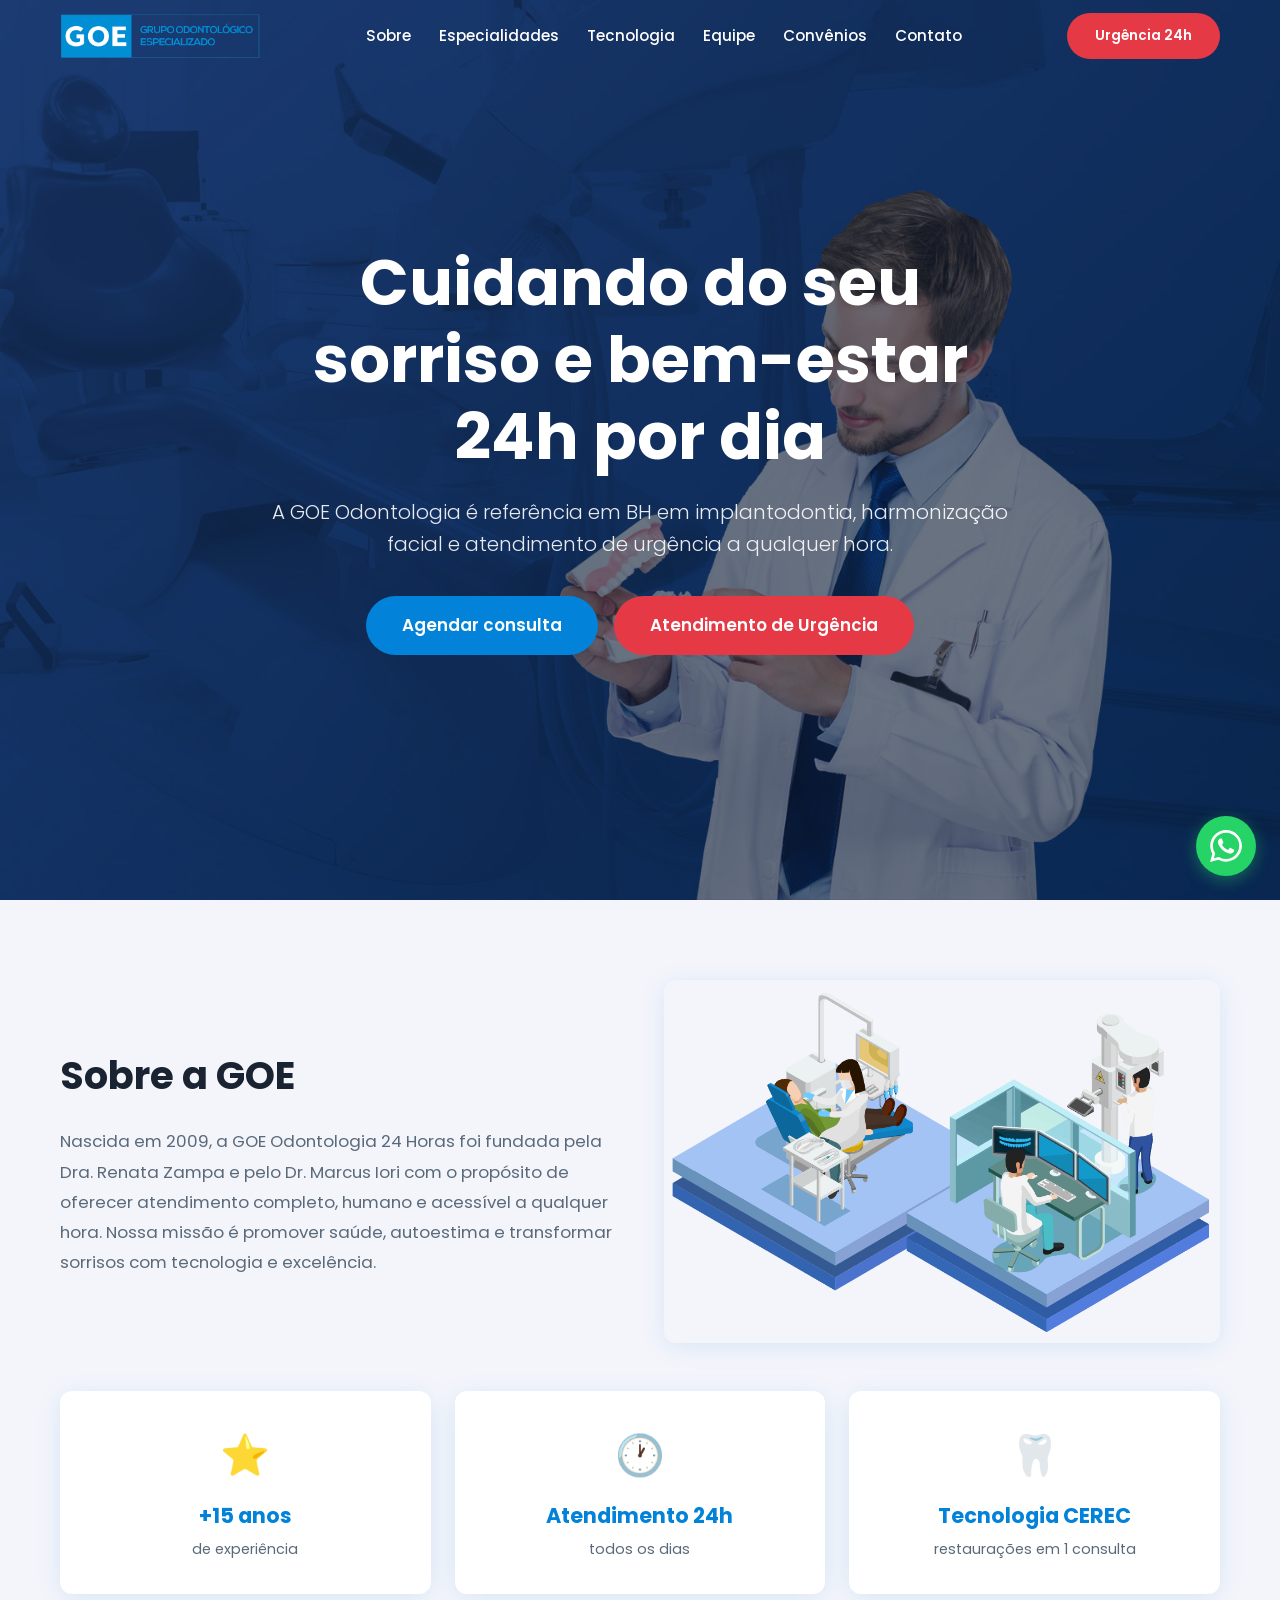
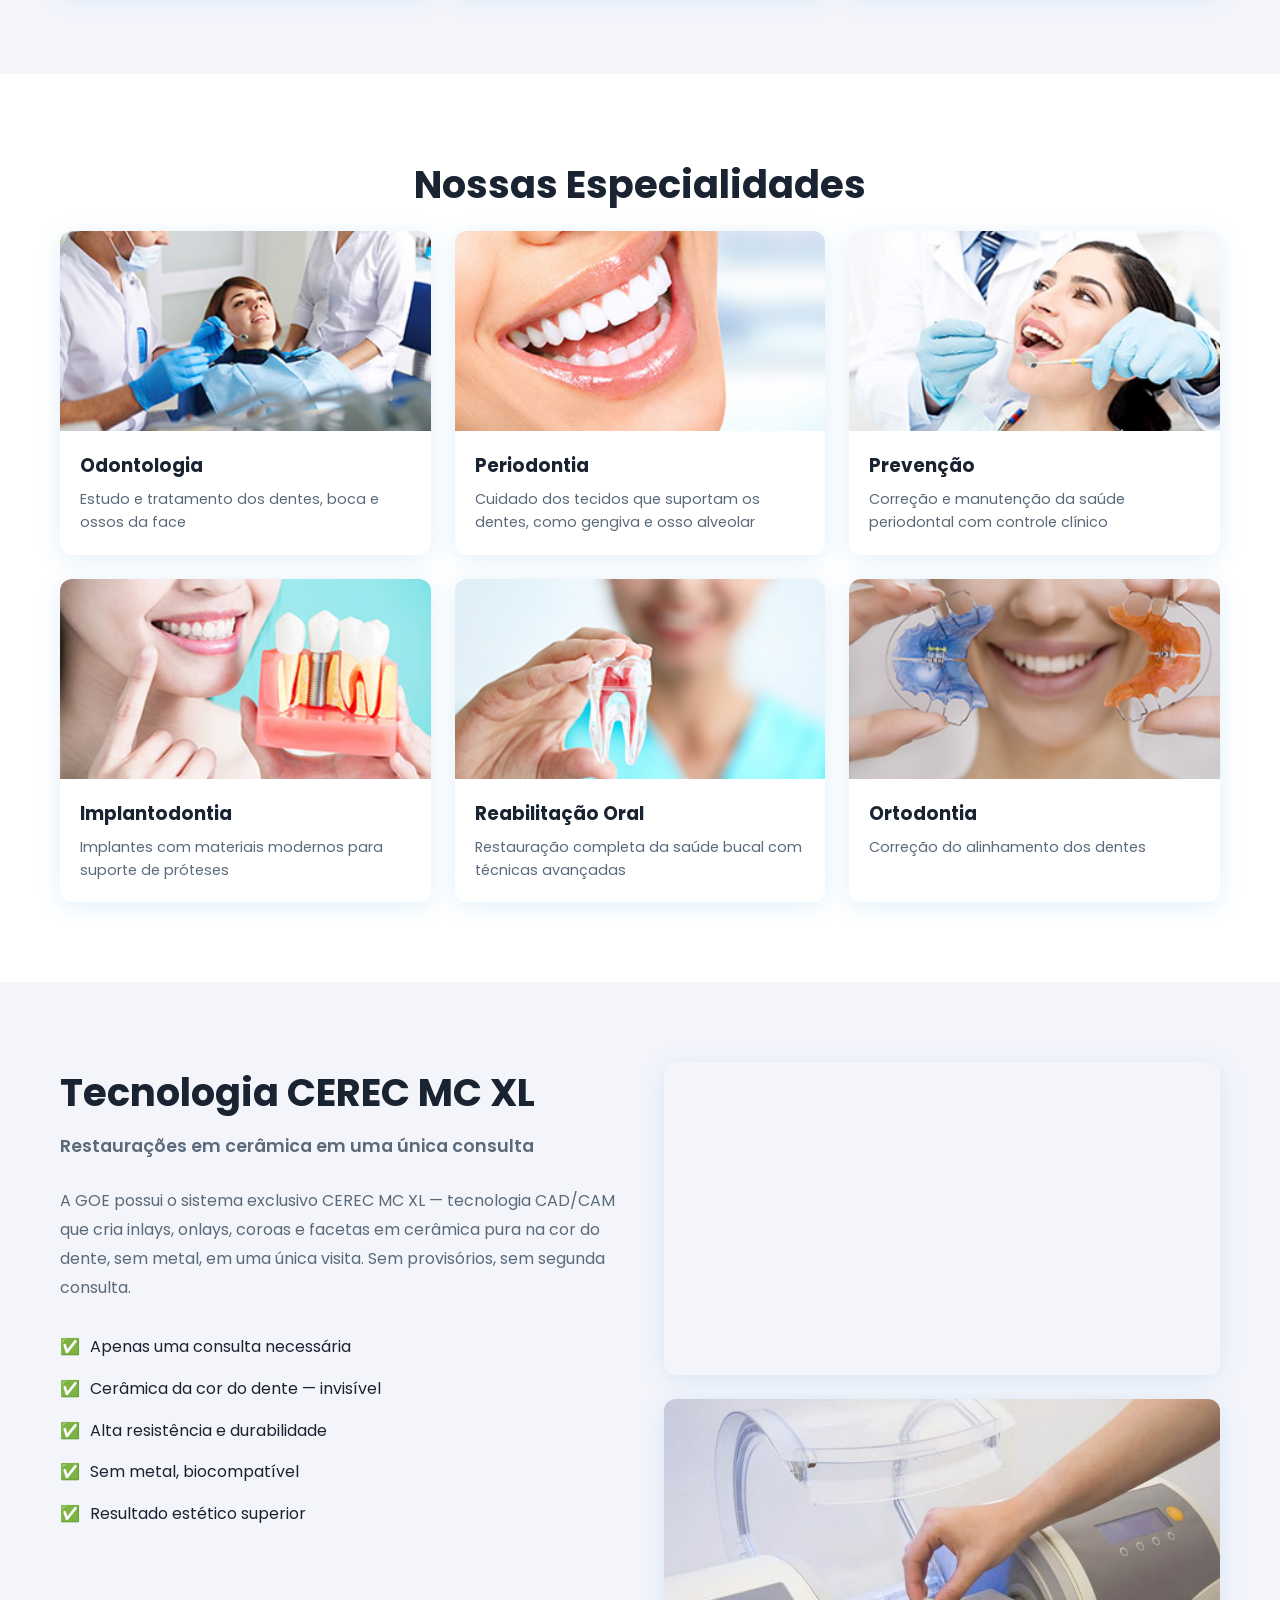
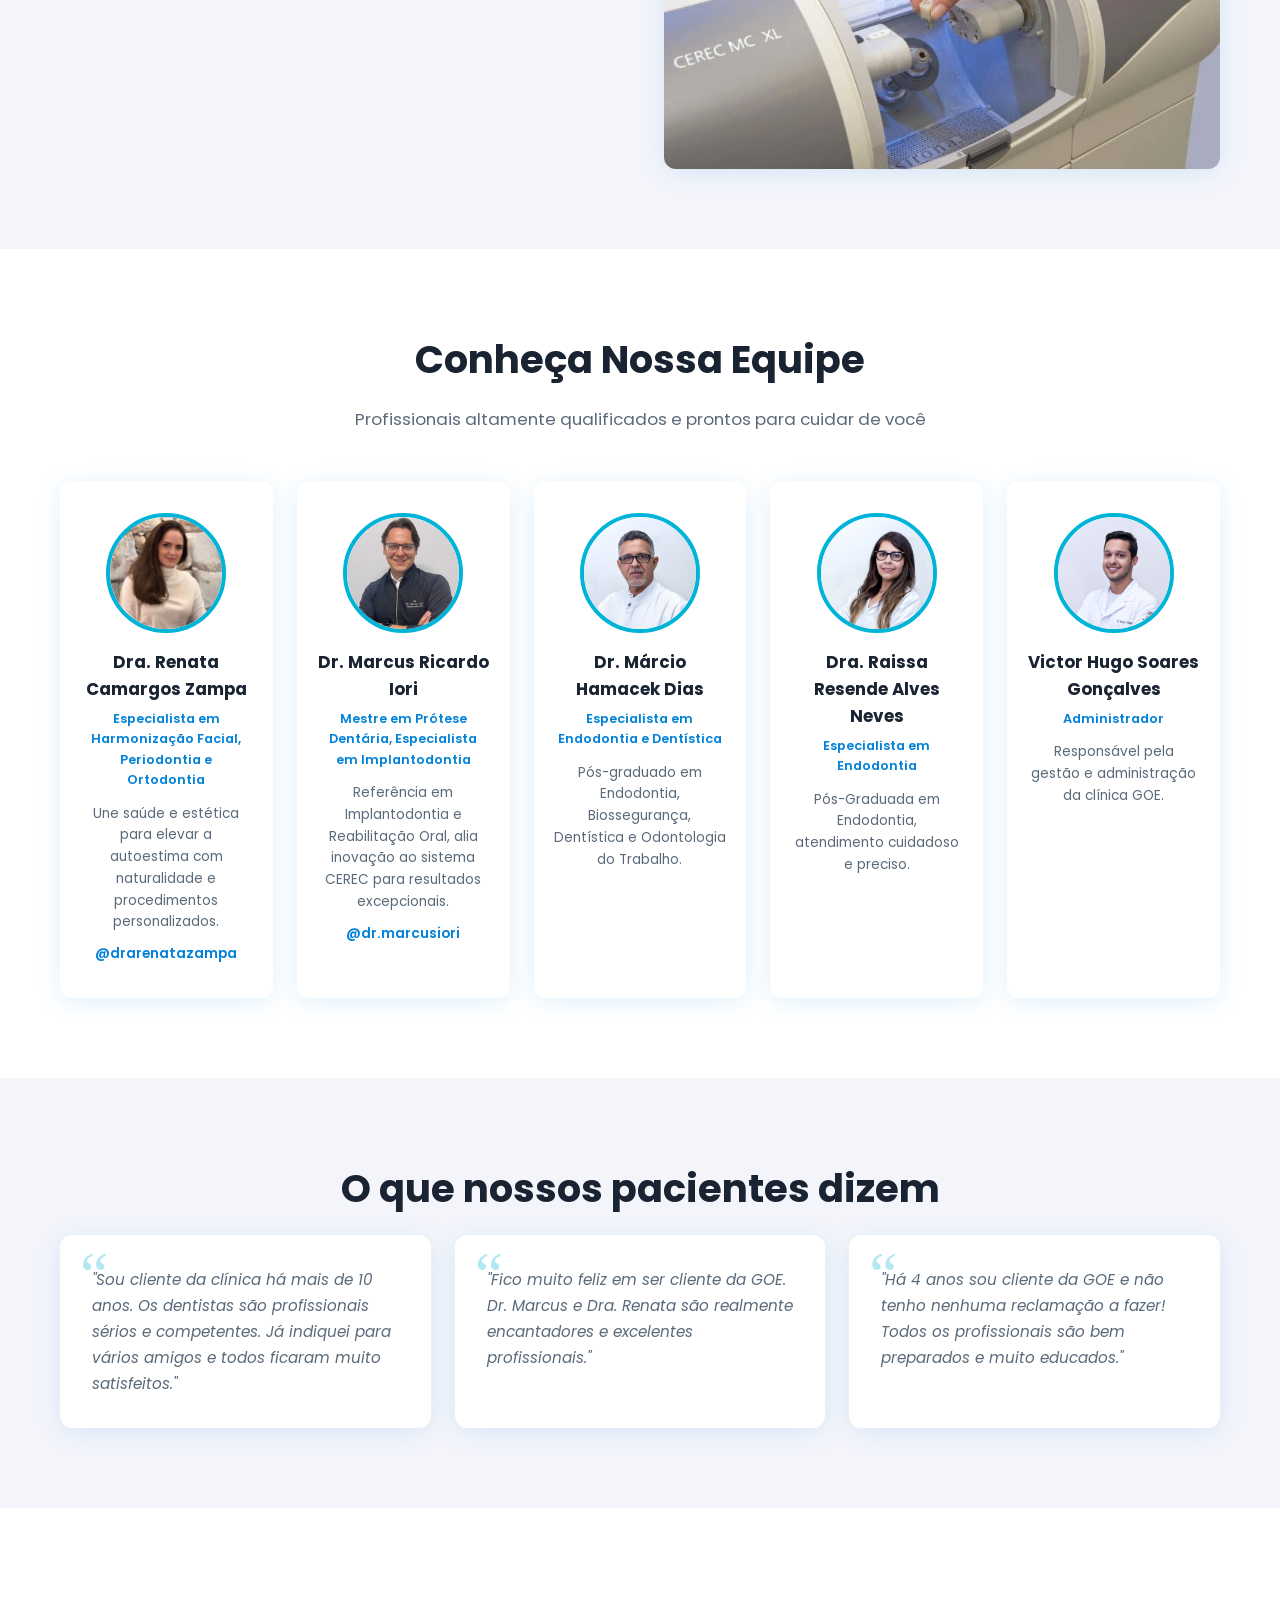
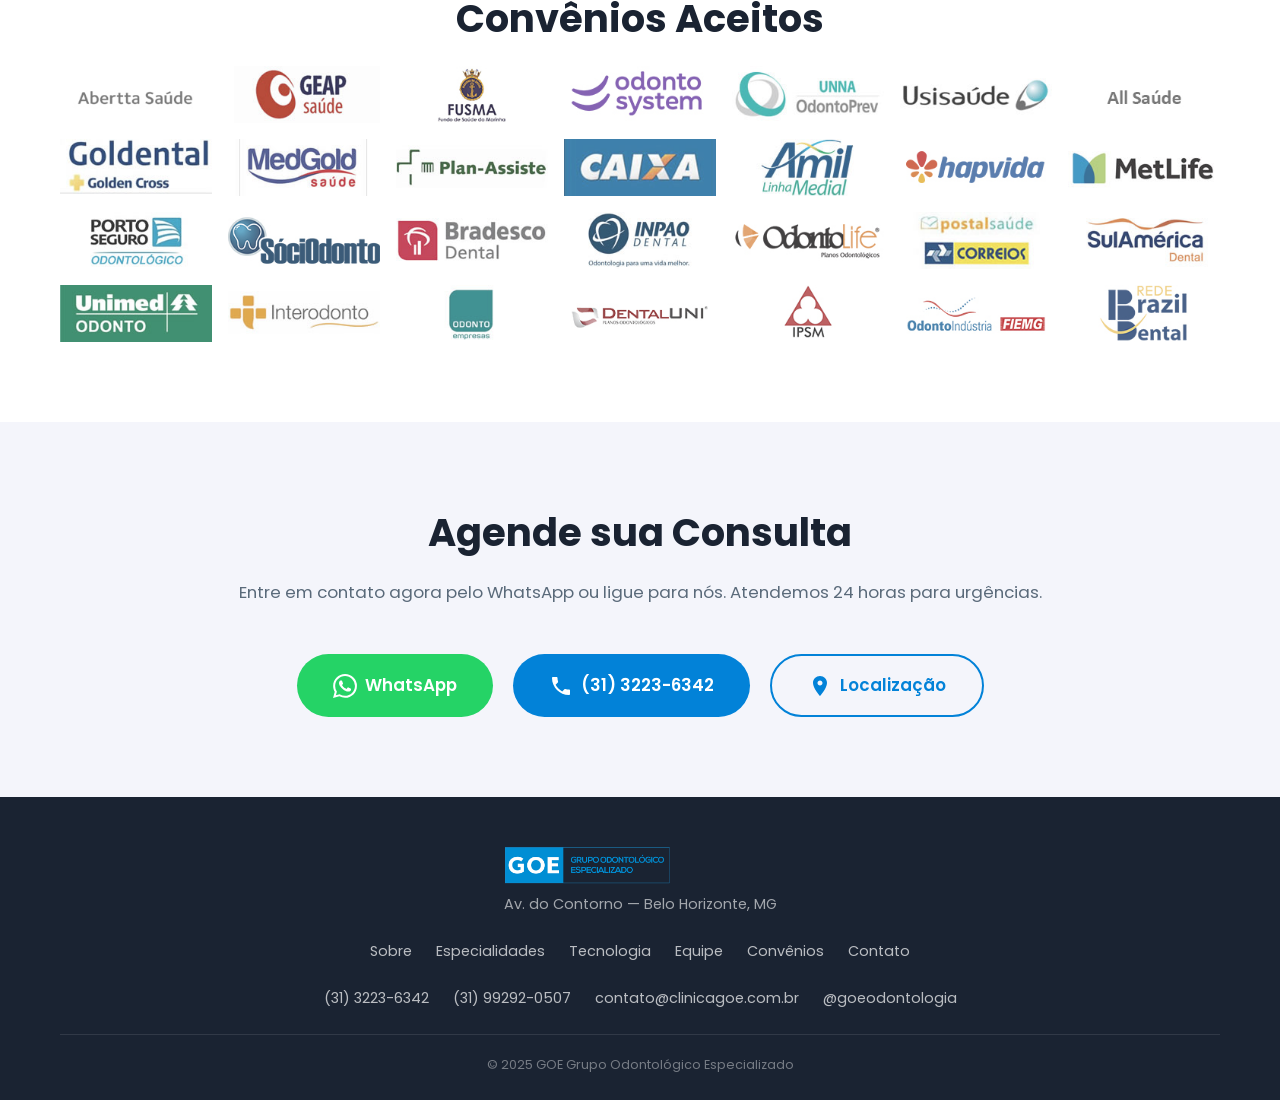
==== commit b192e849: "Host all images locally to remove external server dependency Download all 45 images from clinicagoe." ====
--- a/index.html
+++ b/index.html
@@ -4,21 +4,20 @@
 <head>
   <meta charset="UTF-8">
   <meta name="viewport" content="width=device-width, initial-scale=1.0">
+  <meta name="referrer" content="strict-origin-when-cross-origin">
   <meta name="description"
     content="GOE Odontologia 24 Horas em Belo Horizonte. Especialistas em Implantodontia, Harmonização Facial, CEREC e urgências 24h. Agende sua consulta.">
   <meta property="og:title" content="GOE — Grupo Odontológico Especializado | Odontologia 24h BH">
   <meta property="og:description"
     content="Clínica odontológica 24 horas em BH. Implantodontia, CEREC, Harmonização Facial e atendimento de urgência.">
   <meta property="og:image"
-    content="https://clinicagoe.com.br/wp-content/uploads/2021/08/goe-clinica-odontologia-24h-bh-2.png">
+    content="img/goe-clinica-odontologia-24h-bh-2.png">
   <meta property="og:url" content="https://www.clinicagoe.com.br/">
   <link rel="canonical" href="https://www.clinicagoe.com.br/">
   <title>GOE — Grupo Odontológico Especializado | Odontologia 24h em BH</title>
   <link rel="preconnect" href="https://fonts.googleapis.com">
   <link rel="preconnect" href="https://fonts.gstatic.com" crossorigin>
-  <link
-    href="https://fonts.googleapis.com/css2?family=Poppins:wght@300;400;500;600;700&display=swap"
-    rel="stylesheet">
+  <link href="https://fonts.googleapis.com/css2?family=Poppins:wght@300;400;500;600;700&display=swap" rel="stylesheet">
   <link rel="stylesheet" href="style.css">
 </head>
 
@@ -28,7 +27,7 @@
   <nav class="navbar" id="navbar">
     <div class="container navbar__inner">
       <a href="#" class="navbar__logo">
-        <img src="https://clinicagoe.com.br/wp-content/uploads/2021/08/goe-clinica-odontologia-24h-bh-2.png"
+        <img src="img/goe-clinica-odontologia-24h-bh-2.png"
           alt="GOE Odontologia - Logo">
       </a>
       <button class="navbar__toggle" id="navToggle" aria-label="Abrir menu">
@@ -75,7 +74,7 @@
           autoestima e transformar sorrisos com tecnologia e excelência.</p>
       </div>
       <div class="sobre__image animate-on-scroll">
-        <img src="https://www.clinicagoe.com.br/wp-content/uploads/2018/01/isometric_dentista.png"
+        <img src="img/isometric_dentista.png"
           alt="Clínica GOE Odontologia - Interior" loading="lazy">
       </div>
     </div>
@@ -104,7 +103,7 @@
       <h2 class="section__title animate-on-scroll">Nossas Especialidades</h2>
       <div class="especialidades-grid">
         <div class="especialidade-card animate-on-scroll">
-          <img src="https://www.clinicagoe.com.br/wp-content/uploads/2018/01/odontologia.jpg" alt="Odontologia geral"
+          <img src="img/odontologia.jpg" alt="Odontologia geral"
             loading="lazy">
           <div class="especialidade-card__body">
             <h3>Odontologia</h3>
@@ -112,7 +111,7 @@
           </div>
         </div>
         <div class="especialidade-card animate-on-scroll">
-          <img src="https://www.clinicagoe.com.br/wp-content/uploads/2018/01/periodontia.jpg" alt="Periodontia"
+          <img src="img/periodontia.jpg" alt="Periodontia"
             loading="lazy">
           <div class="especialidade-card__body">
             <h3>Periodontia</h3>
@@ -120,7 +119,7 @@
           </div>
         </div>
         <div class="especialidade-card animate-on-scroll">
-          <img src="https://www.clinicagoe.com.br/wp-content/uploads/2018/01/prevencao.jpg" alt="Prevenção odontológica"
+          <img src="img/prevencao.jpg" alt="Prevenção odontológica"
             loading="lazy">
           <div class="especialidade-card__body">
             <h3>Prevenção</h3>
@@ -128,7 +127,7 @@
           </div>
         </div>
         <div class="especialidade-card animate-on-scroll">
-          <img src="https://www.clinicagoe.com.br/wp-content/uploads/2018/01/implantodontia.jpg" alt="Implantodontia"
+          <img src="img/implantodontia.jpg" alt="Implantodontia"
             loading="lazy">
           <div class="especialidade-card__body">
             <h3>Implantodontia</h3>
@@ -136,7 +135,7 @@
           </div>
         </div>
         <div class="especialidade-card animate-on-scroll">
-          <img src="https://www.clinicagoe.com.br/wp-content/uploads/2018/01/reabilitacao_oral.jpg"
+          <img src="img/reabilitacao_oral.jpg"
             alt="Reabilitação oral" loading="lazy">
           <div class="especialidade-card__body">
             <h3>Reabilitação Oral</h3>
@@ -144,7 +143,7 @@
           </div>
         </div>
         <div class="especialidade-card animate-on-scroll">
-          <img src="https://www.clinicagoe.com.br/wp-content/uploads/2018/01/Ortodontia.jpg" alt="Ortodontia"
+          <img src="img/Ortodontia.jpg" alt="Ortodontia"
             loading="lazy">
           <div class="especialidade-card__body">
             <h3>Ortodontia</h3>
@@ -173,13 +172,13 @@
       </div>
       <div class="tecnologia__media animate-on-scroll">
         <div class="video-wrapper">
-          <iframe src="https://www.youtube.com/embed/F6kwMFZiTLk?feature=oembed" title="Demonstração CEREC MC XL"
-            loading="lazy"
+          <iframe src="https://www.youtube-nocookie.com/embed/F6kwMFZiTLk" title="Demonstração CEREC MC XL"
+            loading="lazy" referrerpolicy="strict-origin-when-cross-origin"
             allow="accelerometer; autoplay; clipboard-write; encrypted-media; gyroscope; picture-in-picture"
             allowfullscreen></iframe>
         </div>
-        <img src="https://clinicagoe.com.br/wp-content/uploads/2018/03/cerecmx.jpg" alt="Máquina CEREC MC XL"
-          loading="lazy" class="tecnologia__img">
+        <img src="img/ROMAEinsetzen_Schleifbloeckchen-768x511.jpg"
+          alt="Máquina CEREC MC XL" loading="lazy" class="tecnologia__img">
       </div>
     </div>
   </section>
@@ -194,28 +193,30 @@
         <div class="equipe-card animate-on-scroll">
           <div class="equipe-card__photo">
             <img
-              src="https://www.clinicagoe.com.br/wp-content/uploads/2016/01/WhatsApp-Image-2025-04-11-at-15.24.53.jpeg"
+              src="img/renata.jpeg"
               alt="Dra. Renata Camargos Zampa" loading="lazy">
           </div>
           <h3>Dra. Renata Camargos Zampa</h3>
           <span class="equipe-card__title">Especialista em Harmonização Facial, Periodontia e Ortodontia</span>
           <p>Une saúde e estética para elevar a autoestima com naturalidade e procedimentos personalizados.</p>
-          <a href="https://www.instagram.com/drarenatazampa/" target="_blank" rel="noopener" class="equipe-card__instagram">@drarenatazampa</a>
-        </div>
-        <div class="equipe-card animate-on-scroll">
-          <div class="equipe-card__photo">
-            <img src="https://www.clinicagoe.com.br/wp-content/uploads/2016/03/marcus-quad-scaled.jpg"
+          <a href="https://www.instagram.com/drarenatazampa/" target="_blank" rel="noopener"
+            class="equipe-card__instagram">@drarenatazampa</a>
+        </div>
+        <div class="equipe-card animate-on-scroll">
+          <div class="equipe-card__photo">
+            <img src="img/marcus-quad-scaled.jpg"
               alt="Dr. Marcus Ricardo Iori" loading="lazy">
           </div>
           <h3>Dr. Marcus Ricardo Iori</h3>
           <span class="equipe-card__title">Mestre em Prótese Dentária, Especialista em Implantodontia</span>
           <p>Referência em Implantodontia e Reabilitação Oral, alia inovação ao sistema CEREC para resultados
             excepcionais.</p>
-          <a href="https://www.instagram.com/dr.marcusiori/" target="_blank" rel="noopener" class="equipe-card__instagram">@dr.marcusiori</a>
-        </div>
-        <div class="equipe-card animate-on-scroll">
-          <div class="equipe-card__photo">
-            <img src="https://www.clinicagoe.com.br/wp-content/uploads/2018/03/dr-marcio.png"
+          <a href="https://www.instagram.com/dr.marcusiori/" target="_blank" rel="noopener"
+            class="equipe-card__instagram">@dr.marcusiori</a>
+        </div>
+        <div class="equipe-card animate-on-scroll">
+          <div class="equipe-card__photo">
+            <img src="img/dr-marcio.png"
               alt="Dr. Márcio Hamacek Dias" loading="lazy">
           </div>
           <h3>Dr. Márcio Hamacek Dias</h3>
@@ -224,7 +225,7 @@
         </div>
         <div class="equipe-card animate-on-scroll">
           <div class="equipe-card__photo">
-            <img src="https://www.clinicagoe.com.br/wp-content/uploads/2017/04/dra-rayssa.png"
+            <img src="img/dra-rayssa.png"
               alt="Dra. Raissa Resende Alves Neves" loading="lazy">
           </div>
           <h3>Dra. Raissa Resende Alves Neves</h3>
@@ -233,7 +234,7 @@
         </div>
         <div class="equipe-card animate-on-scroll">
           <div class="equipe-card__photo">
-            <img src="https://www.clinicagoe.com.br/wp-content/uploads/2018/03/dr-vitor.png"
+            <img src="img/dr-vitor.png"
               alt="Victor Hugo Soares Gonçalves" loading="lazy">
           </div>
           <h3>Victor Hugo Soares Gonçalves</h3>
@@ -270,49 +271,49 @@
     <div class="container">
       <h2 class="section__title animate-on-scroll">Convênios Aceitos</h2>
       <div class="convenios-grid" id="conveniosGrid">
-        <img src="https://www.clinicagoe.com.br/wp-content/uploads/2021/08/abberta-saude.jpg" alt="Abberta Saúde"
-          loading="lazy">
-        <img src="https://www.clinicagoe.com.br/wp-content/uploads/2018/01/geap.jpg" alt="GEAP" loading="lazy">
-        <img src="https://www.clinicagoe.com.br/wp-content/uploads/2021/08/marinha.jpg" alt="Marinha" loading="lazy">
-        <img src="https://www.clinicagoe.com.br/wp-content/uploads/2021/08/odontosystem.jpg" alt="Odontosystem"
-          loading="lazy">
-        <img src="https://www.clinicagoe.com.br/wp-content/uploads/2018/01/unna.jpg" alt="Unna" loading="lazy">
-        <img src="https://www.clinicagoe.com.br/wp-content/uploads/2018/01/usisaude.jpg" alt="Usisaúde" loading="lazy">
-        <img src="https://www.clinicagoe.com.br/wp-content/uploads/2021/08/allsaude.jpg" alt="Allsaúde" loading="lazy">
-        <img src="https://www.clinicagoe.com.br/wp-content/uploads/2018/01/goldental.jpg" alt="Goldental"
-          loading="lazy">
-        <img src="https://www.clinicagoe.com.br/wp-content/uploads/2018/01/medgold.jpg" alt="Medgold" loading="lazy">
-        <img src="https://www.clinicagoe.com.br/wp-content/uploads/2018/01/plan-assiste.jpg" alt="Plan Assiste"
-          loading="lazy">
-        <img src="https://www.clinicagoe.com.br/wp-content/uploads/2018/01/caixa.jpg" alt="Caixa" loading="lazy">
-        <img src="https://www.clinicagoe.com.br/wp-content/uploads/2018/01/amil-medial.jpg" alt="Amil" loading="lazy">
-        <img src="https://www.clinicagoe.com.br/wp-content/uploads/2021/08/hapvida.jpg" alt="Hapvida" loading="lazy">
-        <img src="https://www.clinicagoe.com.br/wp-content/uploads/2018/01/metlife.jpg" alt="MetLife" loading="lazy">
-        <img src="https://www.clinicagoe.com.br/wp-content/uploads/2018/01/porto-seguro.jpg" alt="Porto Seguro"
-          loading="lazy">
-        <img src="https://www.clinicagoe.com.br/wp-content/uploads/2021/08/sociodonto.jpg" alt="Sociodonto"
-          loading="lazy">
-        <img src="https://www.clinicagoe.com.br/wp-content/uploads/2018/01/bradesco-dental.jpg" alt="Bradesco Dental"
-          loading="lazy">
-        <img src="https://www.clinicagoe.com.br/wp-content/uploads/2018/01/inpao.jpg" alt="INPAO" loading="lazy">
-        <img src="https://www.clinicagoe.com.br/wp-content/uploads/2021/08/odontolife.jpg" alt="Odontolife"
-          loading="lazy">
-        <img src="https://www.clinicagoe.com.br/wp-content/uploads/2018/01/postal-saude.jpg" alt="Postal Saúde"
-          loading="lazy">
-        <img src="https://www.clinicagoe.com.br/wp-content/uploads/2018/01/sul-america-dental.jpg"
+        <img src="img/abberta-saude.jpg" alt="Abberta Saúde"
+          loading="lazy">
+        <img src="img/geap.jpg" alt="GEAP" loading="lazy">
+        <img src="img/marinha.jpg" alt="Marinha" loading="lazy">
+        <img src="img/odontosystem.jpg" alt="Odontosystem"
+          loading="lazy">
+        <img src="img/unna.jpg" alt="Unna" loading="lazy">
+        <img src="img/usisaude.jpg" alt="Usisaúde" loading="lazy">
+        <img src="img/allsaude.jpg" alt="Allsaúde" loading="lazy">
+        <img src="img/goldental.jpg" alt="Goldental"
+          loading="lazy">
+        <img src="img/medgold.jpg" alt="Medgold" loading="lazy">
+        <img src="img/plan-assiste.jpg" alt="Plan Assiste"
+          loading="lazy">
+        <img src="img/caixa.jpg" alt="Caixa" loading="lazy">
+        <img src="img/amil-medial.jpg" alt="Amil" loading="lazy">
+        <img src="img/hapvida.jpg" alt="Hapvida" loading="lazy">
+        <img src="img/metlife.jpg" alt="MetLife" loading="lazy">
+        <img src="img/porto-seguro.jpg" alt="Porto Seguro"
+          loading="lazy">
+        <img src="img/sociodonto.jpg" alt="Sociodonto"
+          loading="lazy">
+        <img src="img/bradesco-dental.jpg" alt="Bradesco Dental"
+          loading="lazy">
+        <img src="img/inpao.jpg" alt="INPAO" loading="lazy">
+        <img src="img/odontolife.jpg" alt="Odontolife"
+          loading="lazy">
+        <img src="img/postal-saude.jpg" alt="Postal Saúde"
+          loading="lazy">
+        <img src="img/sul-america-dental.jpg"
           alt="SulAmérica Dental" loading="lazy">
-        <img src="https://www.clinicagoe.com.br/wp-content/uploads/2018/01/unimed-odonto.jpg" alt="Unimed Odonto"
-          loading="lazy">
-        <img src="https://www.clinicagoe.com.br/wp-content/uploads/2018/01/interodonto.jpg" alt="Interodonto"
-          loading="lazy">
-        <img src="https://www.clinicagoe.com.br/wp-content/uploads/2018/01/odonto-empresas.jpg" alt="Odonto Empresas"
-          loading="lazy">
-        <img src="https://www.clinicagoe.com.br/wp-content/uploads/2021/08/dental-uni.jpg" alt="Dental Uni"
-          loading="lazy">
-        <img src="https://www.clinicagoe.com.br/wp-content/uploads/2021/08/ipsm.jpg" alt="IPSM" loading="lazy">
-        <img src="https://www.clinicagoe.com.br/wp-content/uploads/2021/08/odonto-industria.jpg" alt="Odonto Indústria"
-          loading="lazy">
-        <img src="https://www.clinicagoe.com.br/wp-content/uploads/2021/08/rede-brasil-dental.jpg"
+        <img src="img/unimed-odonto.jpg" alt="Unimed Odonto"
+          loading="lazy">
+        <img src="img/interodonto.jpg" alt="Interodonto"
+          loading="lazy">
+        <img src="img/odonto-empresas.jpg" alt="Odonto Empresas"
+          loading="lazy">
+        <img src="img/dental-uni.jpg" alt="Dental Uni"
+          loading="lazy">
+        <img src="img/ipsm.jpg" alt="IPSM" loading="lazy">
+        <img src="img/odonto-industria.jpg" alt="Odonto Indústria"
+          loading="lazy">
+        <img src="img/rede-brasil-dental.jpg"
           alt="Rede Brasil Dental" loading="lazy">
       </div>
     </div>
@@ -356,7 +357,7 @@
   <footer class="footer">
     <div class="container footer__inner">
       <div class="footer__brand">
-        <img src="https://clinicagoe.com.br/wp-content/uploads/2021/08/goe-clinica-odontologia-24h-bh-2.png"
+        <img src="img/goe-clinica-odontologia-24h-bh-2.png"
           alt="GOE Odontologia" class="footer__logo">
         <p>Av. do Contorno — Belo Horizonte, MG</p>
       </div>
--- a/style.css
+++ b/style.css
@@ -244,7 +244,7 @@
   display: flex;
   align-items: center;
   justify-content: center;
-  background: url('https://www.clinicagoe.com.br/wp-content/uploads/2018/01/background_slide-3.jpg') center/cover no-repeat;
+  background: url('img/background_slide-3.jpg') center/cover no-repeat;
   color: var(--color-white);
 }
 
@@ -784,6 +784,10 @@
     align-items: center;
   }
 
+  .hero {
+    background-position: calc(50% - 100px) center;
+  }
+
   .hero__content h1 {
     font-size: clamp(2rem, 6vw, 3rem);
   }
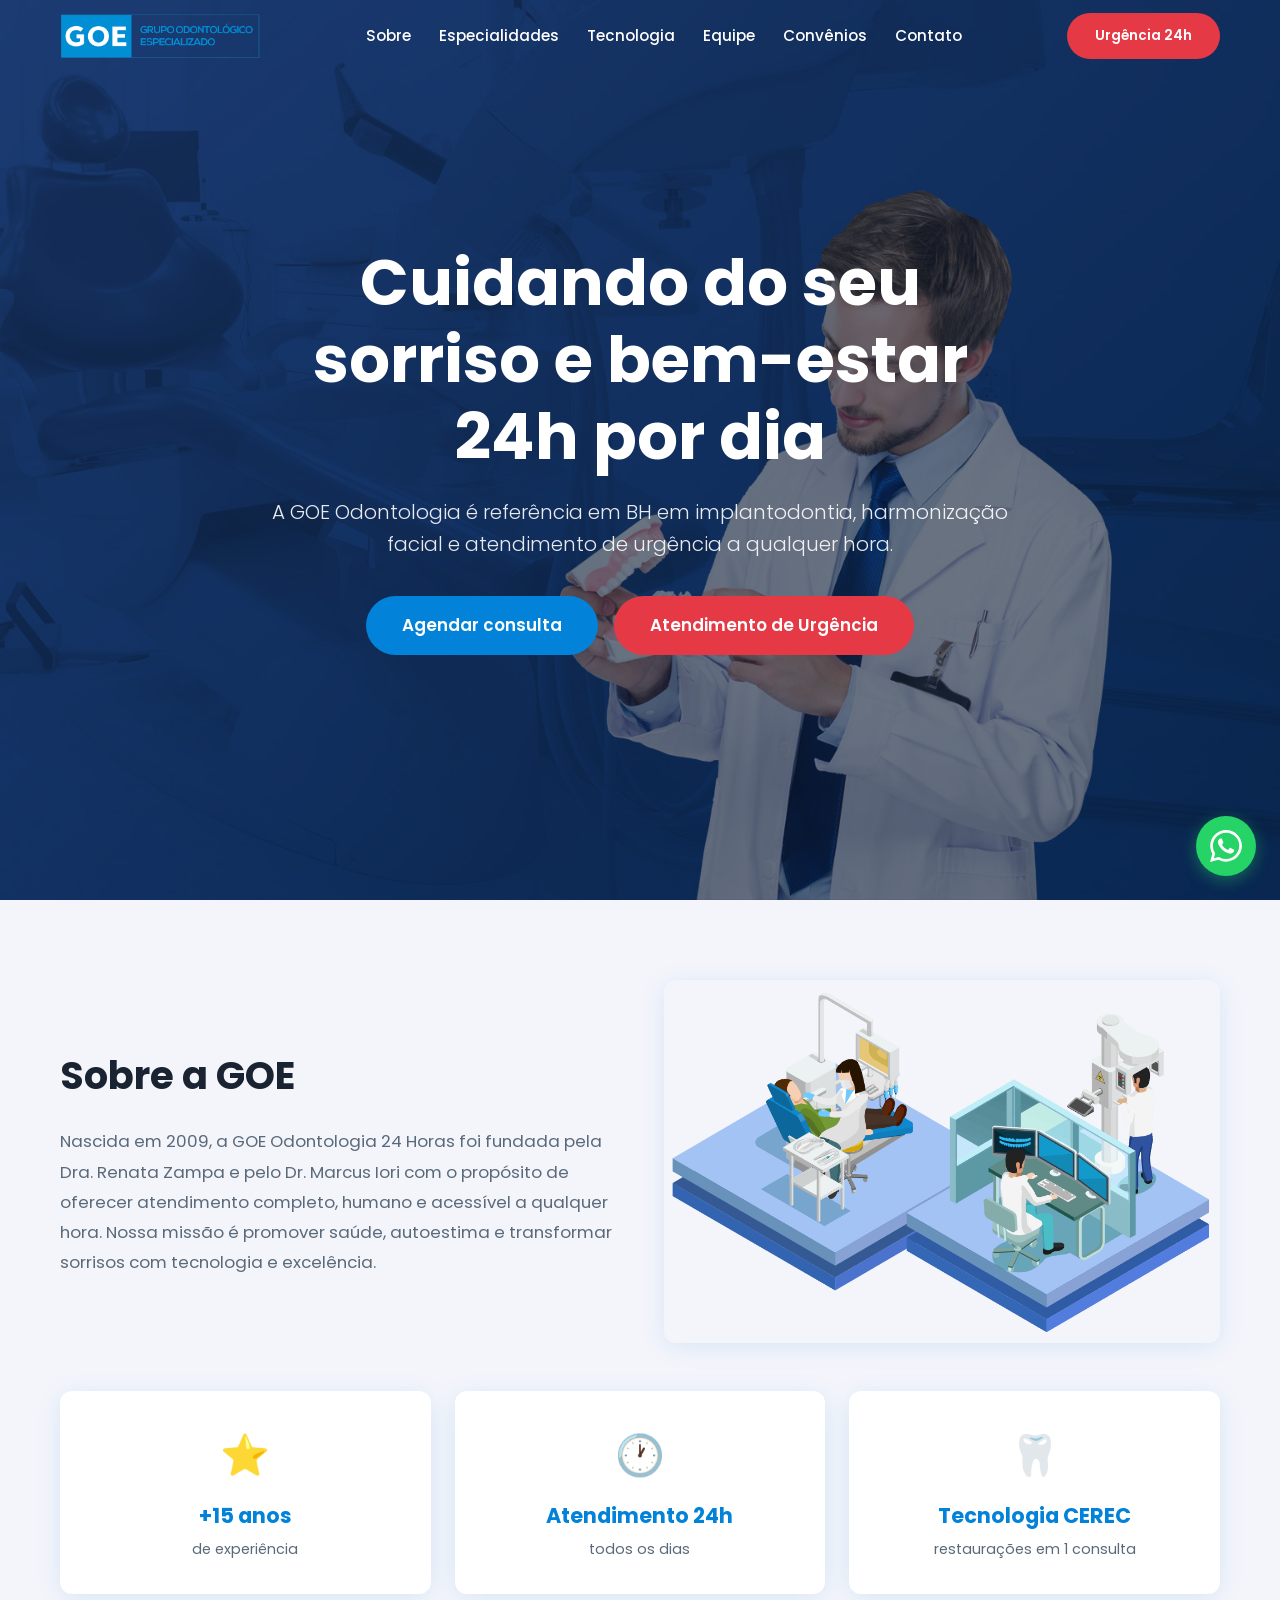
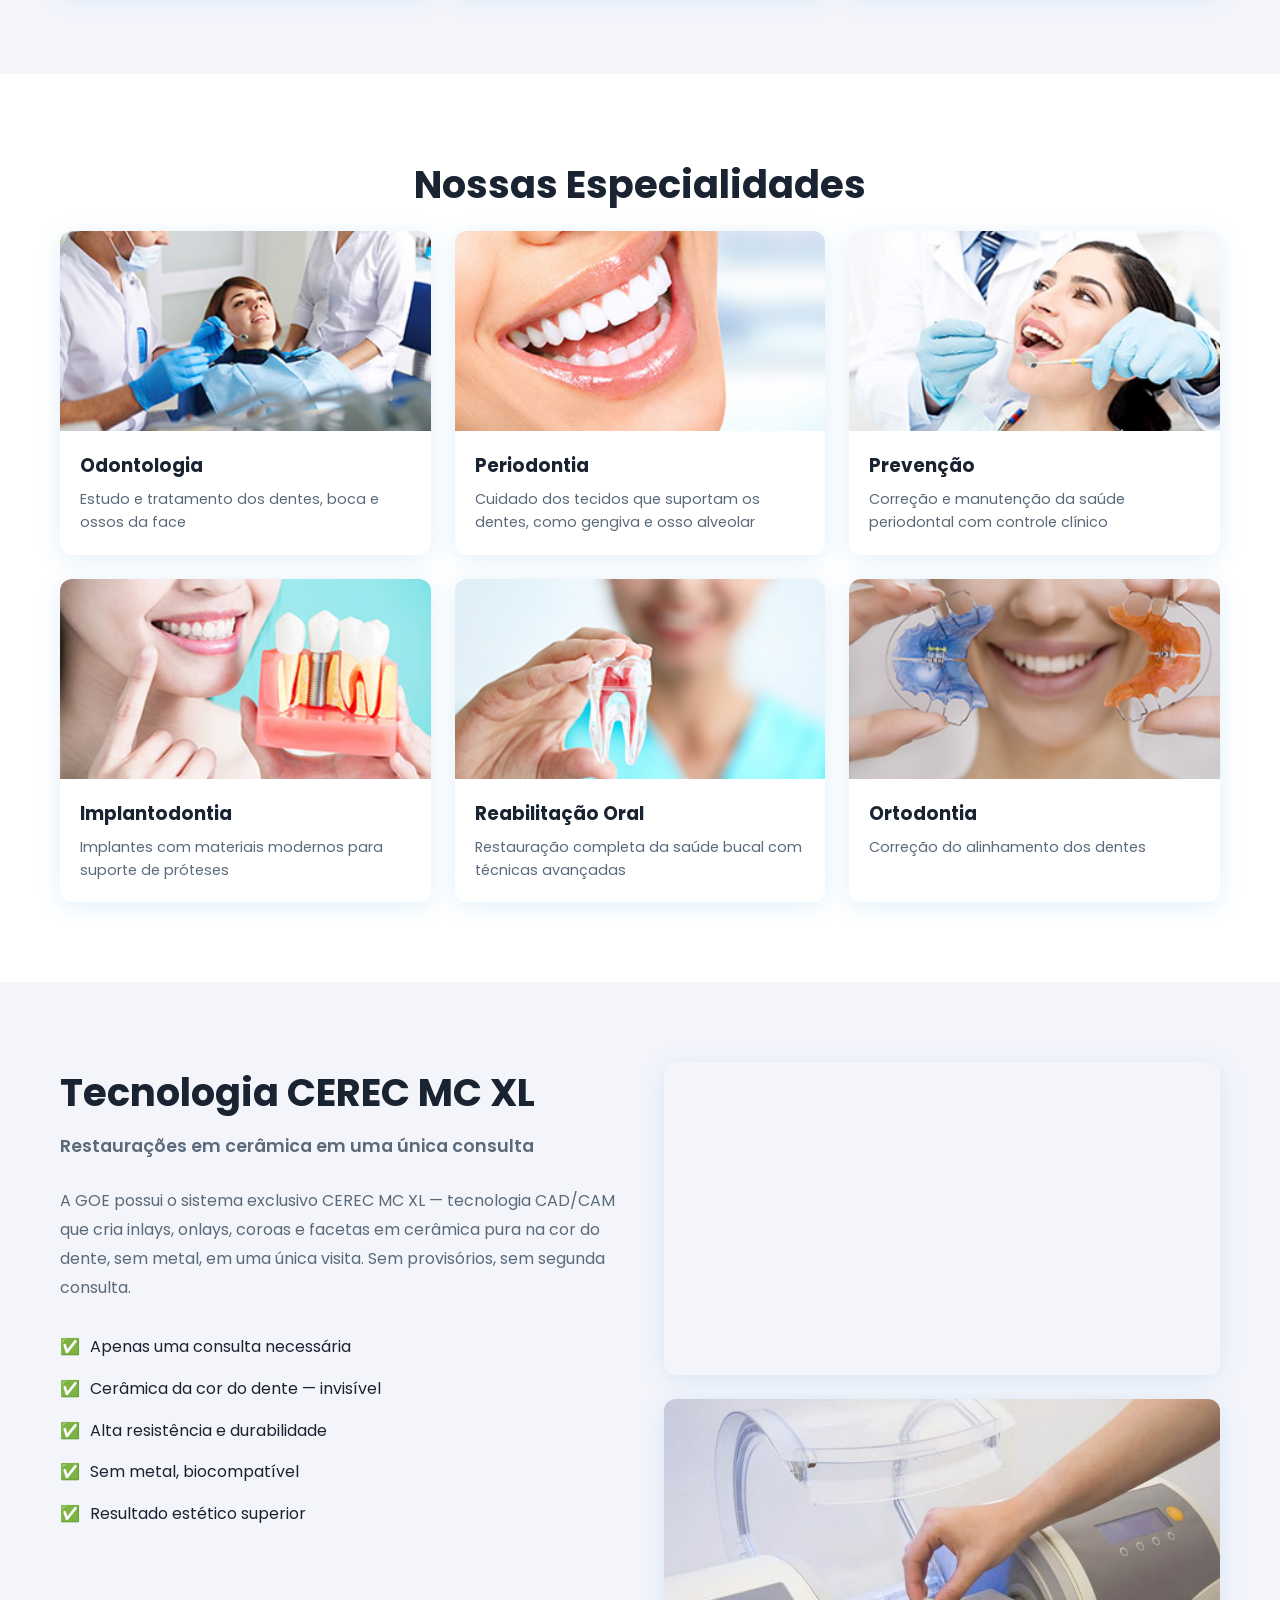
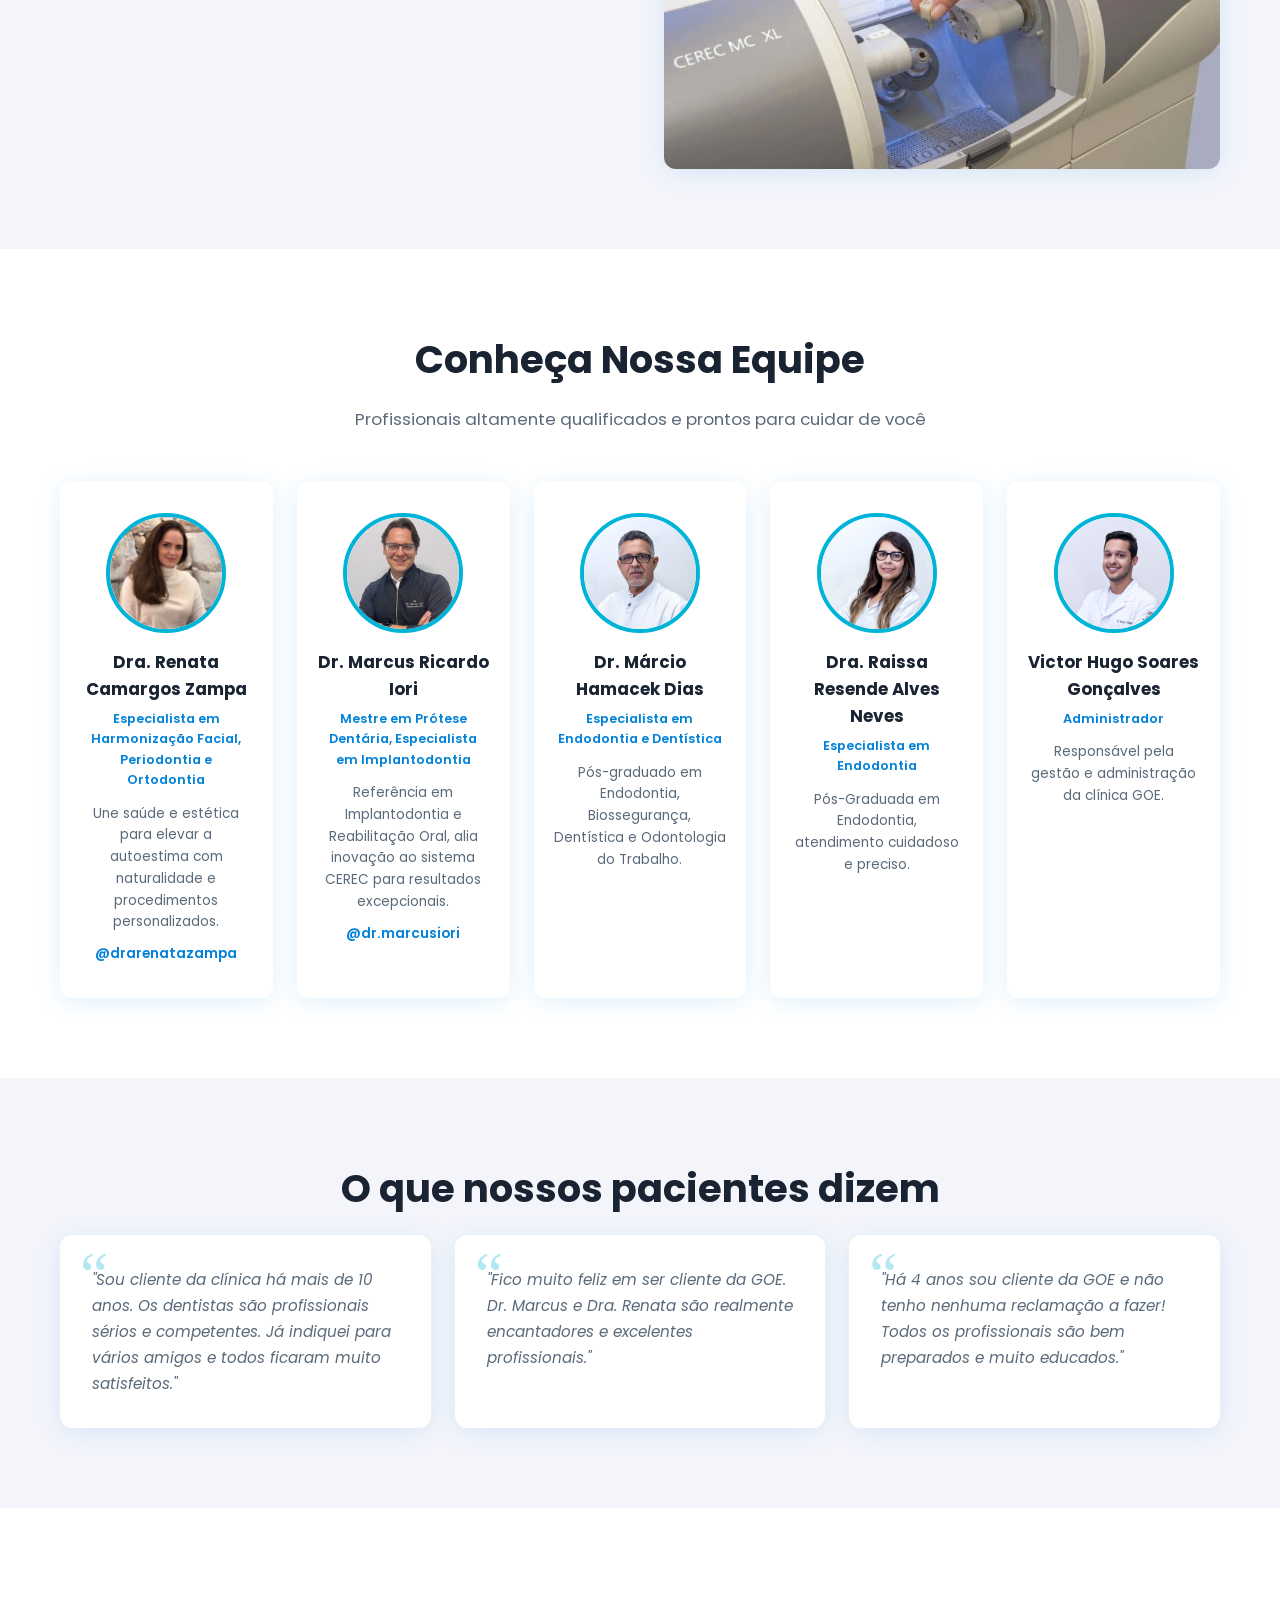
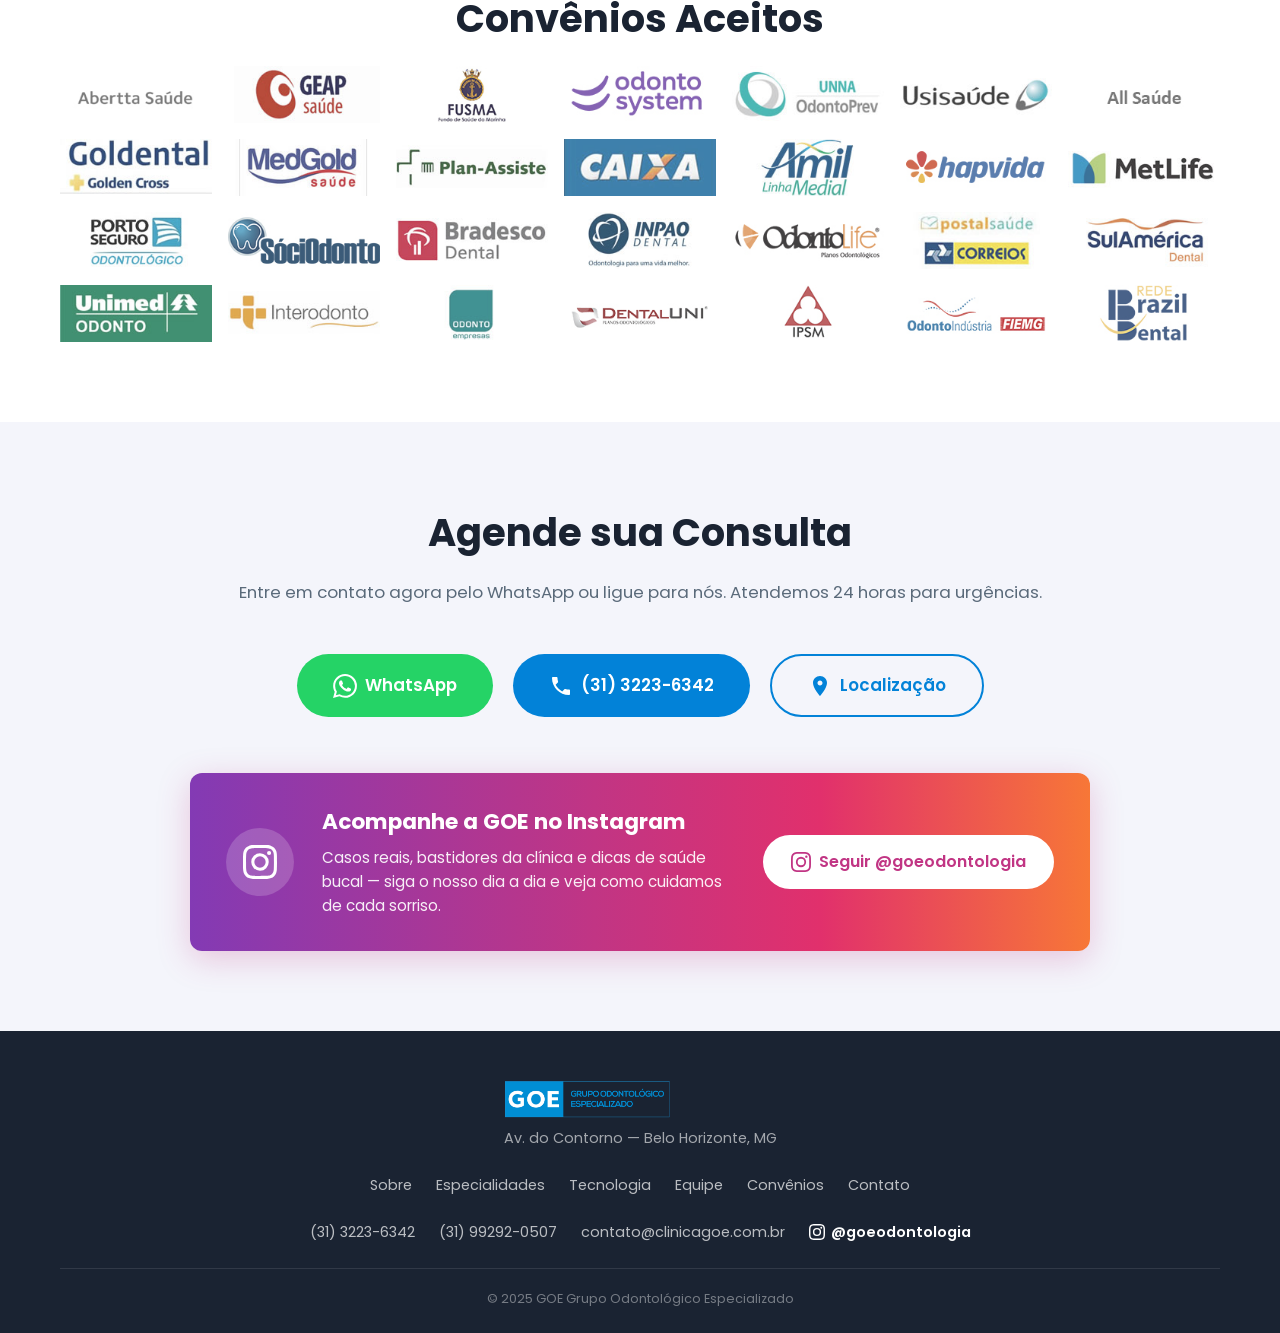
==== commit ca6bc79e: "Add highlighted Instagram CTA in contact section and footer New gradient card at the end of the "Age" ====
--- a/index.html
+++ b/index.html
@@ -350,6 +350,28 @@
           Localização
         </a>
       </div>
+
+      <div class="instagram-cta animate-on-scroll">
+        <div class="instagram-cta__icon">
+          <svg width="34" height="34" viewBox="0 0 24 24" fill="currentColor" aria-hidden="true">
+            <path
+              d="M12 2.16c3.2 0 3.58.01 4.85.07 1.17.05 1.8.25 2.23.41.56.22.96.48 1.38.9.42.42.68.82.9 1.38.16.42.36 1.06.41 2.23.06 1.27.07 1.65.07 4.85s-.01 3.58-.07 4.85c-.05 1.17-.25 1.8-.41 2.23-.22.56-.48.96-.9 1.38-.42.42-.82.68-1.38.9-.42.16-1.06.36-2.23.41-1.27.06-1.65.07-4.85.07s-3.58-.01-4.85-.07c-1.17-.05-1.8-.25-2.23-.41-.56-.22-.96-.48-1.38-.9-.42-.42-.68-.82-.9-1.38-.16-.42-.36-1.06-.41-2.23-.06-1.27-.07-1.65-.07-4.85s.01-3.58.07-4.85c.05-1.17.25-1.8.41-2.23.22-.56.48-.96.9-1.38.42-.42.82-.68 1.38-.9.42-.16 1.06-.36 2.23-.41 1.27-.06 1.65-.07 4.85-.07M12 0C8.74 0 8.33.01 7.05.07 5.78.13 4.9.33 4.14.63c-.79.3-1.46.72-2.13 1.38C1.35 2.68.93 3.35.63 4.14.33 4.9.13 5.78.07 7.05.01 8.33 0 8.74 0 12s.01 3.67.07 4.95c.06 1.27.26 2.15.56 2.91.3.79.72 1.46 1.38 2.13.67.66 1.34 1.08 2.13 1.38.76.3 1.64.5 2.91.56C8.33 23.99 8.74 24 12 24s3.67-.01 4.95-.07c1.27-.06 2.15-.26 2.91-.56.79-.3 1.46-.72 2.13-1.38.66-.67 1.08-1.34 1.38-2.13.3-.76.5-1.64.56-2.91.06-1.28.07-1.69.07-4.95s-.01-3.67-.07-4.95c-.06-1.27-.26-2.15-.56-2.91-.3-.79-.72-1.46-1.38-2.13C21.32 1.35 20.65.93 19.86.63c-.76-.3-1.64-.5-2.91-.56C15.67.01 15.26 0 12 0m0 5.84a6.16 6.16 0 100 12.32 6.16 6.16 0 000-12.32m0 10.16a4 4 0 110-8 4 4 0 010 8m7.85-10.4a1.44 1.44 0 11-2.88 0 1.44 1.44 0 012.88 0" />
+          </svg>
+        </div>
+        <div class="instagram-cta__text">
+          <h3>Acompanhe a GOE no Instagram</h3>
+          <p>Casos reais, bastidores da clínica e dicas de saúde bucal — siga o nosso dia a dia e veja como cuidamos de
+            cada sorriso.</p>
+        </div>
+        <a href="https://www.instagram.com/goeodontologia/" target="_blank" rel="noopener"
+          class="btn instagram-cta__btn">
+          <svg width="20" height="20" viewBox="0 0 24 24" fill="currentColor" aria-hidden="true">
+            <path
+              d="M12 2.16c3.2 0 3.58.01 4.85.07 1.17.05 1.8.25 2.23.41.56.22.96.48 1.38.9.42.42.68.82.9 1.38.16.42.36 1.06.41 2.23.06 1.27.07 1.65.07 4.85s-.01 3.58-.07 4.85c-.05 1.17-.25 1.8-.41 2.23-.22.56-.48.96-.9 1.38-.42.42-.82.68-1.38.9-.42.16-1.06.36-2.23.41-1.27.06-1.65.07-4.85.07s-3.58-.01-4.85-.07c-1.17-.05-1.8-.25-2.23-.41-.56-.22-.96-.48-1.38-.9-.42-.42-.68-.82-.9-1.38-.16-.42-.36-1.06-.41-2.23-.06-1.27-.07-1.65-.07-4.85s.01-3.58.07-4.85c.05-1.17.25-1.8.41-2.23.22-.56.48-.96.9-1.38.42-.42.82-.68 1.38-.9.42-.16 1.06-.36 2.23-.41 1.27-.06 1.65-.07 4.85-.07M12 0C8.74 0 8.33.01 7.05.07 5.78.13 4.9.33 4.14.63c-.79.3-1.46.72-2.13 1.38C1.35 2.68.93 3.35.63 4.14.33 4.9.13 5.78.07 7.05.01 8.33 0 8.74 0 12s.01 3.67.07 4.95c.06 1.27.26 2.15.56 2.91.3.79.72 1.46 1.38 2.13.67.66 1.34 1.08 2.13 1.38.76.3 1.64.5 2.91.56C8.33 23.99 8.74 24 12 24s3.67-.01 4.95-.07c1.27-.06 2.15-.26 2.91-.56.79-.3 1.46-.72 2.13-1.38.66-.67 1.08-1.34 1.38-2.13.3-.76.5-1.64.56-2.91.06-1.28.07-1.69.07-4.95s-.01-3.67-.07-4.95c-.06-1.27-.26-2.15-.56-2.91-.3-.79-.72-1.46-1.38-2.13C21.32 1.35 20.65.93 19.86.63c-.76-.3-1.64-.5-2.91-.56C15.67.01 15.26 0 12 0m0 5.84a6.16 6.16 0 100 12.32 6.16 6.16 0 000-12.32m0 10.16a4 4 0 110-8 4 4 0 010 8m7.85-10.4a1.44 1.44 0 11-2.88 0 1.44 1.44 0 012.88 0" />
+          </svg>
+          Seguir @goeodontologia
+        </a>
+      </div>
     </div>
   </section>
 
@@ -373,7 +395,14 @@
         <a href="tel:+553132236342">(31) 3223-6342</a>
         <a href="tel:+5531992920507">(31) 99292-0507</a>
         <a href="mailto:contato@clinicagoe.com.br">contato@clinicagoe.com.br</a>
-        <a href="https://www.instagram.com/goeodontologia/" target="_blank" rel="noopener">@goeodontologia</a>
+        <a href="https://www.instagram.com/goeodontologia/" target="_blank" rel="noopener"
+          class="footer__instagram">
+          <svg width="16" height="16" viewBox="0 0 24 24" fill="currentColor" aria-hidden="true">
+            <path
+              d="M12 2.16c3.2 0 3.58.01 4.85.07 1.17.05 1.8.25 2.23.41.56.22.96.48 1.38.9.42.42.68.82.9 1.38.16.42.36 1.06.41 2.23.06 1.27.07 1.65.07 4.85s-.01 3.58-.07 4.85c-.05 1.17-.25 1.8-.41 2.23-.22.56-.48.96-.9 1.38-.42.42-.82.68-1.38.9-.42.16-1.06.36-2.23.41-1.27.06-1.65.07-4.85.07s-3.58-.01-4.85-.07c-1.17-.05-1.8-.25-2.23-.41-.56-.22-.96-.48-1.38-.9-.42-.42-.68-.82-.9-1.38-.16-.42-.36-1.06-.41-2.23-.06-1.27-.07-1.65-.07-4.85s.01-3.58.07-4.85c.05-1.17.25-1.8.41-2.23.22-.56.48-.96.9-1.38.42-.42.82-.68 1.38-.9.42-.16 1.06-.36 2.23-.41 1.27-.06 1.65-.07 4.85-.07M12 0C8.74 0 8.33.01 7.05.07 5.78.13 4.9.33 4.14.63c-.79.3-1.46.72-2.13 1.38C1.35 2.68.93 3.35.63 4.14.33 4.9.13 5.78.07 7.05.01 8.33 0 8.74 0 12s.01 3.67.07 4.95c.06 1.27.26 2.15.56 2.91.3.79.72 1.46 1.38 2.13.67.66 1.34 1.08 2.13 1.38.76.3 1.64.5 2.91.56C8.33 23.99 8.74 24 12 24s3.67-.01 4.95-.07c1.27-.06 2.15-.26 2.91-.56.79-.3 1.46-.72 2.13-1.38.66-.67 1.08-1.34 1.38-2.13.3-.76.5-1.64.56-2.91.06-1.28.07-1.69.07-4.95s-.01-3.67-.07-4.95c-.06-1.27-.26-2.15-.56-2.91-.3-.79-.72-1.46-1.38-2.13C21.32 1.35 20.65.93 19.86.63c-.76-.3-1.64-.5-2.91-.56C15.67.01 15.26 0 12 0m0 5.84a6.16 6.16 0 100 12.32 6.16 6.16 0 000-12.32m0 10.16a4 4 0 110-8 4 4 0 010 8m7.85-10.4a1.44 1.44 0 11-2.88 0 1.44 1.44 0 012.88 0" />
+          </svg>
+          @goeodontologia
+        </a>
       </div>
       <p class="footer__copy">&copy; 2025 GOE Grupo Odontológico Especializado</p>
     </div>
--- a/style.css
+++ b/style.css
@@ -612,6 +612,61 @@
   flex-wrap: wrap;
 }
 
+/* ===== Instagram CTA ===== */
+.instagram-cta {
+  display: flex;
+  align-items: center;
+  gap: 28px;
+  text-align: left;
+  margin: 56px auto 0;
+  max-width: 900px;
+  padding: 32px 36px;
+  border-radius: var(--radius-card);
+  color: var(--color-white);
+  background: linear-gradient(90deg, #833ab4 0%, #c13584 45%, #e1306c 70%, #f77737 100%);
+  box-shadow: 0 8px 32px rgba(193, 53, 132, 0.25);
+}
+
+.instagram-cta__icon {
+  flex-shrink: 0;
+  width: 68px;
+  height: 68px;
+  border-radius: 50%;
+  display: flex;
+  align-items: center;
+  justify-content: center;
+  background: rgba(255, 255, 255, 0.18);
+}
+
+.instagram-cta__text {
+  flex: 1;
+}
+
+.instagram-cta__text h3 {
+  font-family: var(--font-heading);
+  font-size: 1.35rem;
+  margin-bottom: 6px;
+}
+
+.instagram-cta__text p {
+  font-size: 0.95rem;
+  opacity: 0.92;
+  line-height: 1.6;
+}
+
+.instagram-cta__btn {
+  flex-shrink: 0;
+  background: var(--color-white);
+  color: #c13584;
+  padding: 14px 28px;
+  font-size: 1rem;
+  white-space: nowrap;
+}
+
+.instagram-cta__btn:hover {
+  background: var(--color-off-white);
+}
+
 /* ===== Footer ===== */
 .footer {
   background: var(--color-dark);
@@ -673,6 +728,18 @@
 
 .footer__contacts a:hover {
   color: var(--color-accent);
+}
+
+.footer__instagram {
+  display: inline-flex;
+  align-items: center;
+  gap: 6px;
+  color: var(--color-white) !important;
+  font-weight: 600;
+}
+
+.footer__instagram:hover {
+  color: #f77737 !important;
 }
 
 .footer__copy {
@@ -784,6 +851,13 @@
     align-items: center;
   }
 
+  .instagram-cta {
+    flex-direction: column;
+    text-align: center;
+    gap: 20px;
+    padding: 32px 24px;
+  }
+
   .hero {
     background-position: calc(50% - 100px) center;
   }
